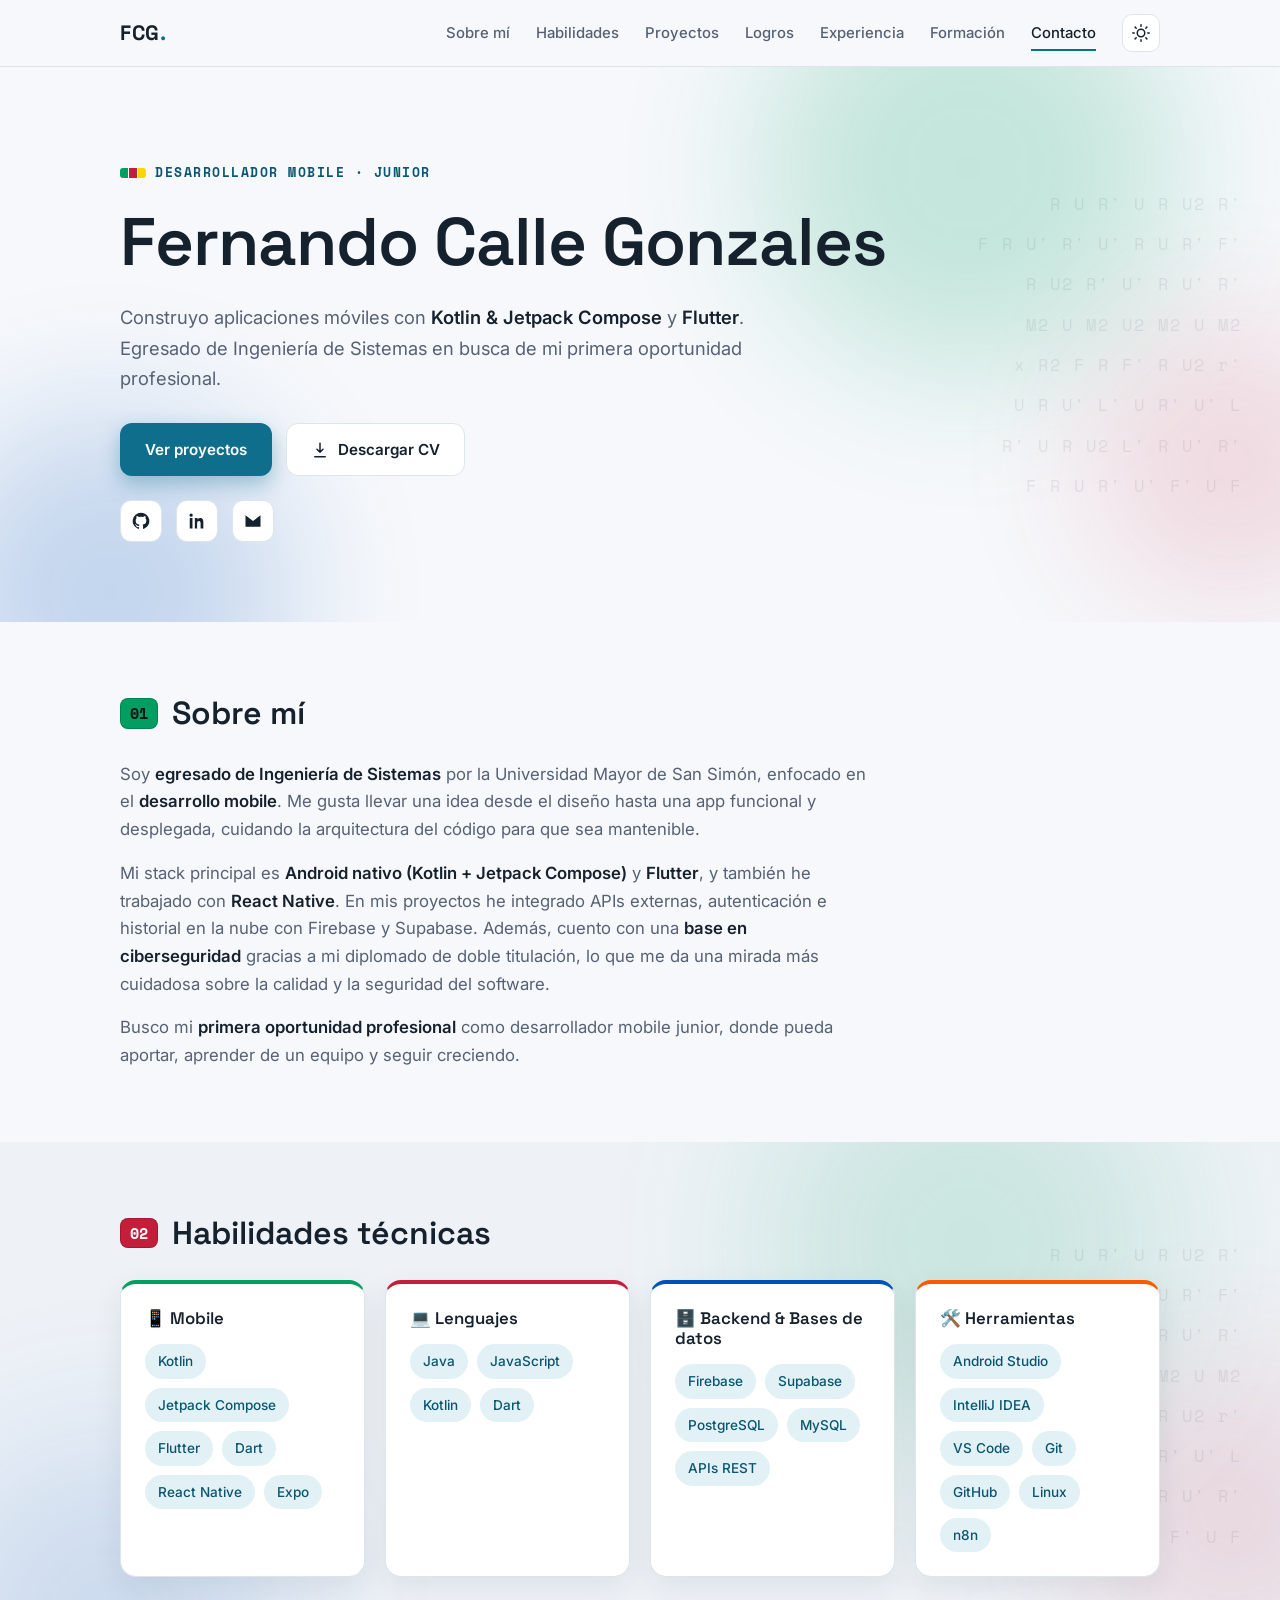
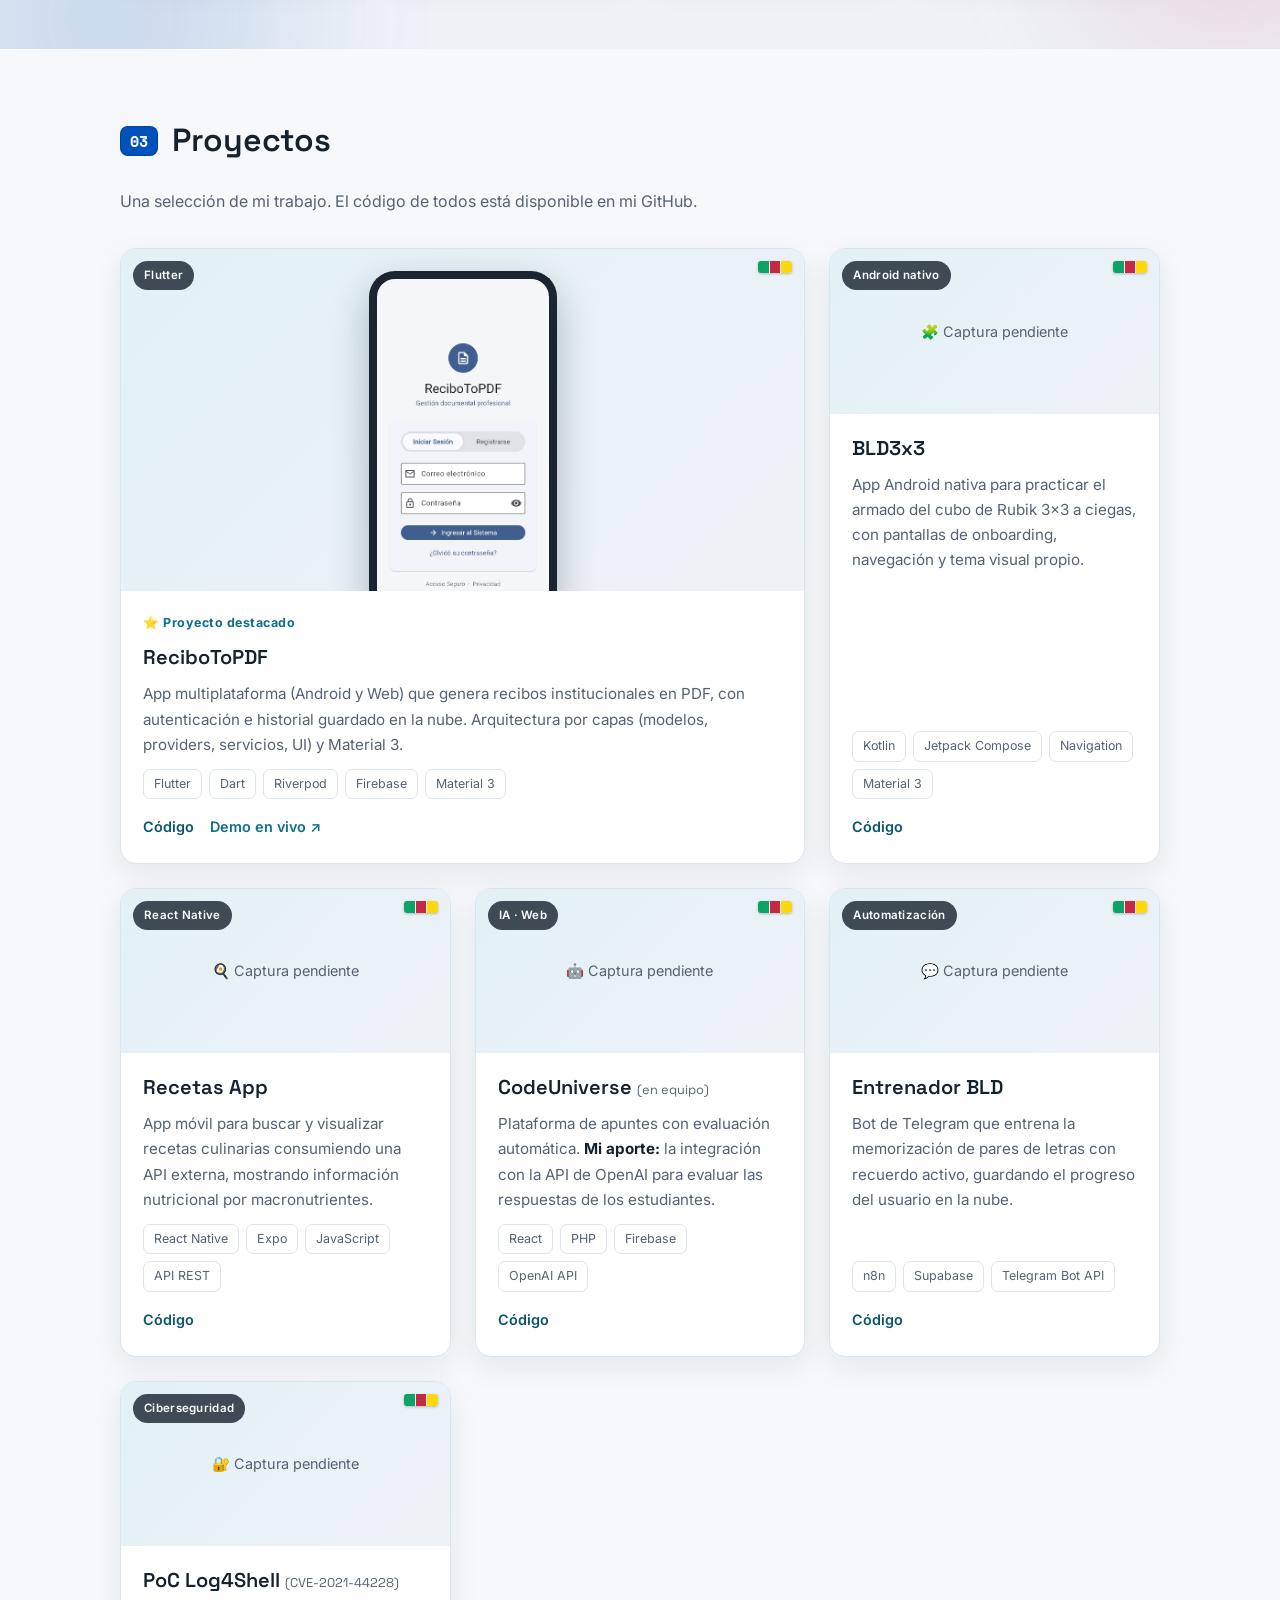
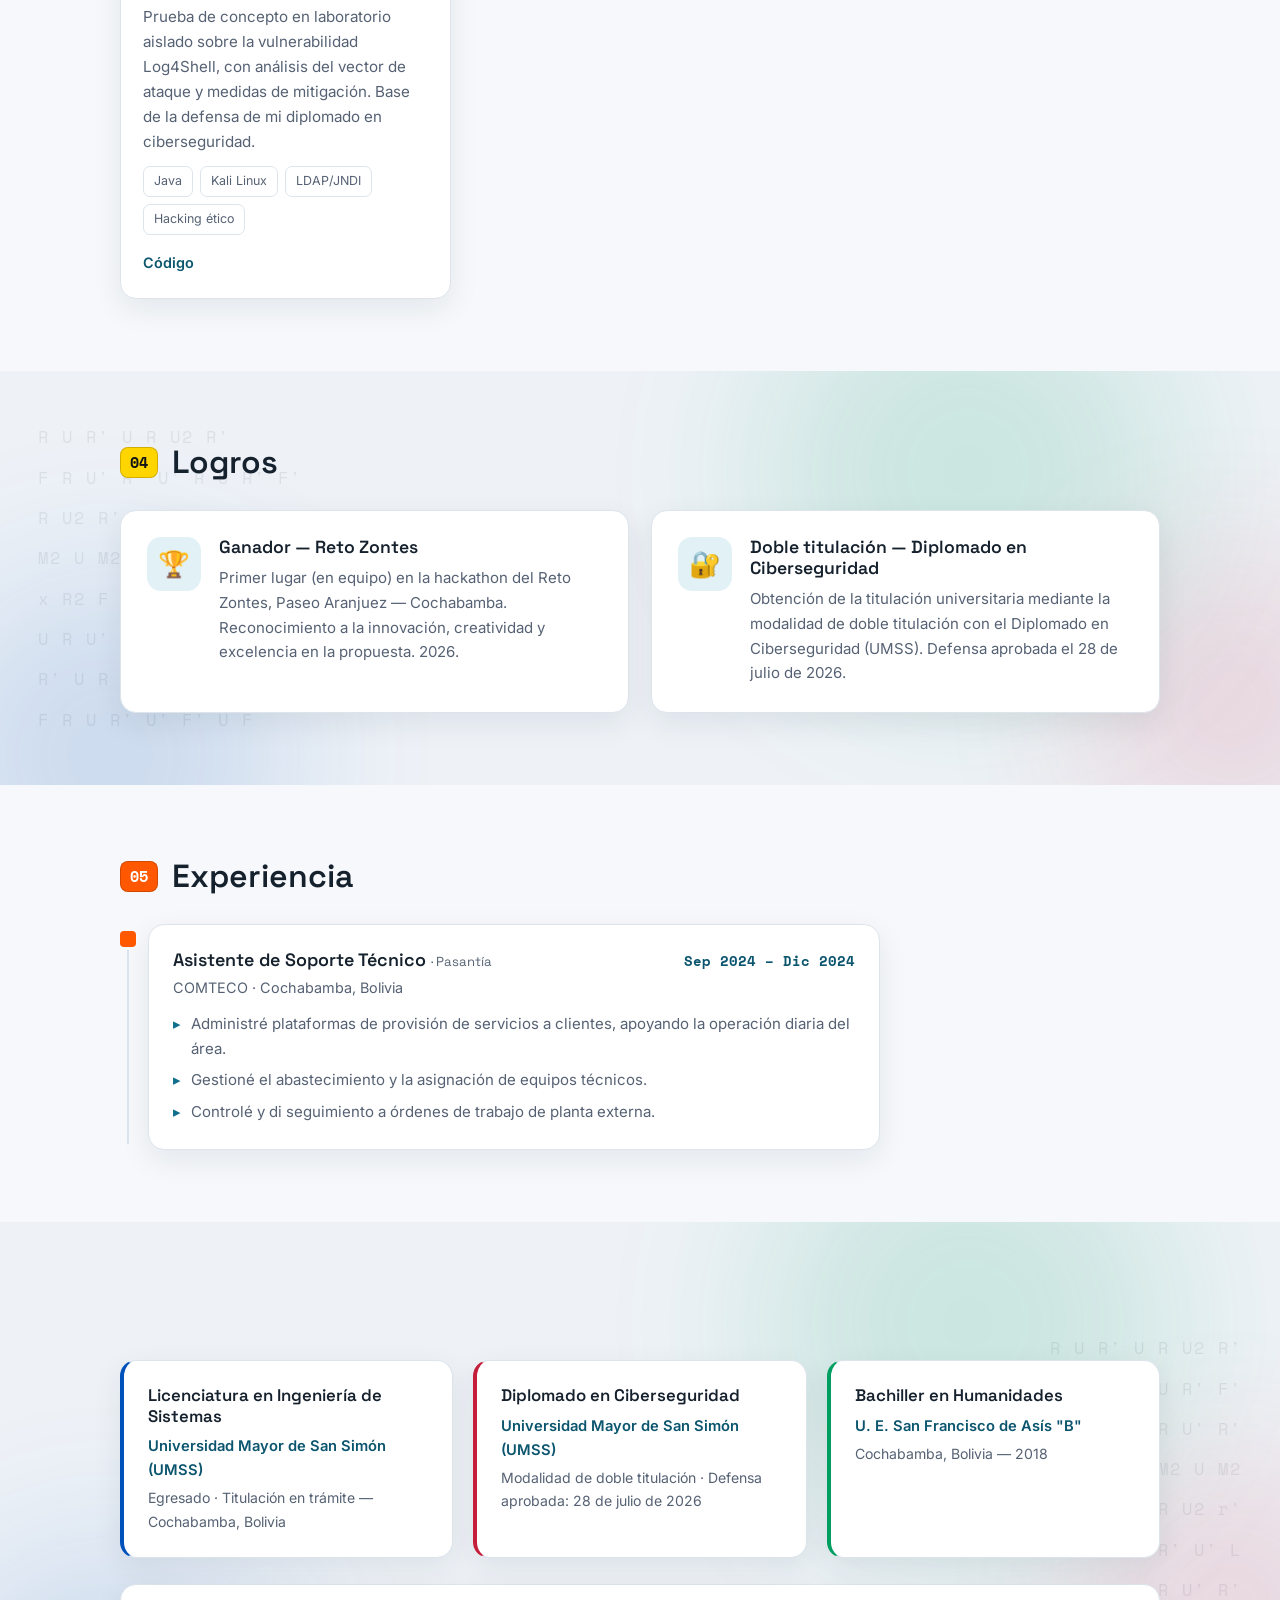
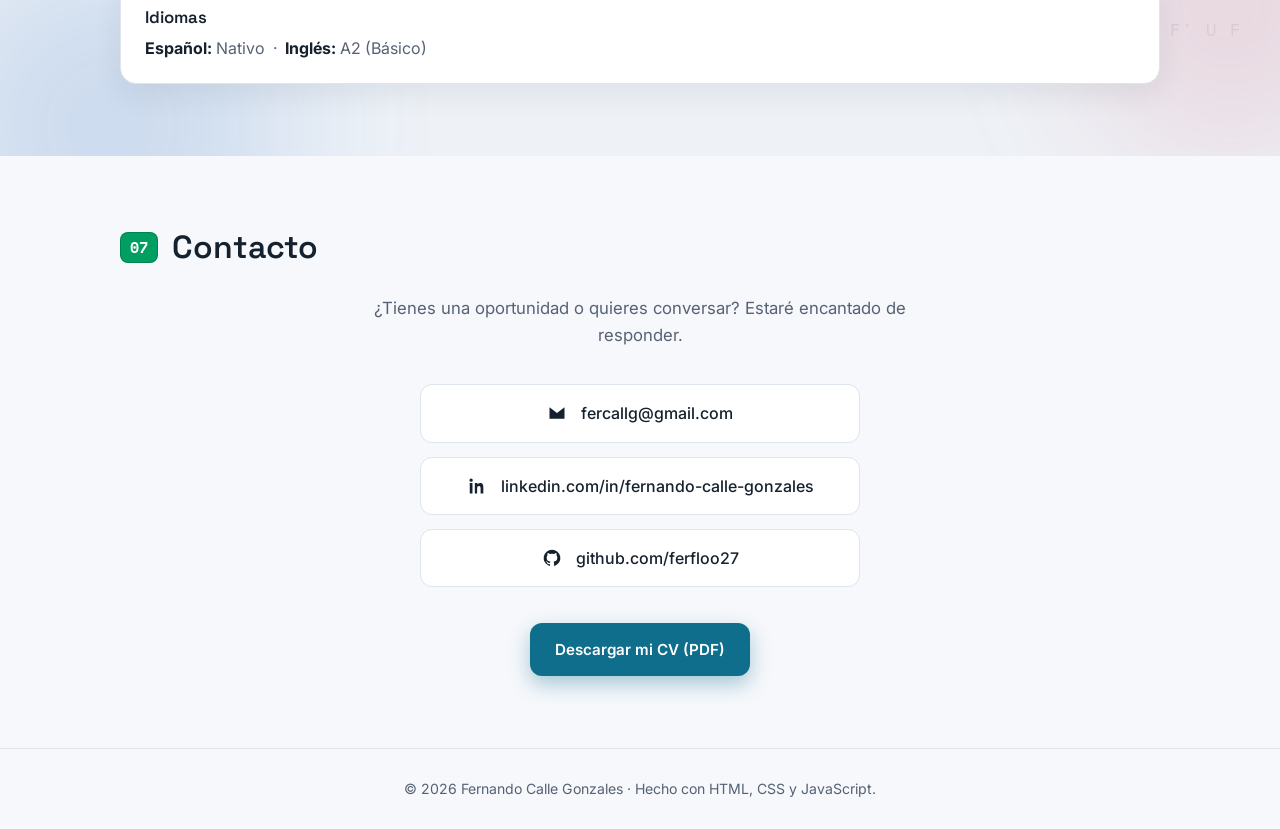
==== index.html @ 7ebe0bb5 "Portafolio inicial de Fernando Calle Gonzales Sitio de una página con HTML, CSS y JavaScript puro: -" ====
<!DOCTYPE html>
<html lang="es">
<head>
  <meta charset="UTF-8">
  <meta name="viewport" content="width=device-width, initial-scale=1.0">
  <meta name="theme-color" content="#0f6e8c">
  <meta name="referrer" content="strict-origin-when-cross-origin">

  <title>Fernando Calle Gonzales — Desarrollador Mobile (Android · Flutter)</title>
  <meta name="description" content="Portafolio de Fernando Calle Gonzales, desarrollador mobile junior especializado en Android (Kotlin, Jetpack Compose) y Flutter. Proyectos, habilidades y CV descargable.">
  <meta name="author" content="Fernando Calle Gonzales">
  <meta name="keywords" content="Desarrollador Mobile, Android, Kotlin, Jetpack Compose, Flutter, React Native, Junior, Bolivia, Cochabamba">

  <!-- Open Graph / redes sociales -->
  <meta property="og:type" content="website">
  <meta property="og:title" content="Fernando Calle Gonzales — Desarrollador Mobile">
  <meta property="og:description" content="Desarrollador mobile junior: Android (Kotlin, Jetpack Compose) y Flutter. Mira mis proyectos y descarga mi CV.">
  <meta property="og:locale" content="es_ES">
  <meta property="og:url" content="https://ferfloo27.github.io/">

  <link rel="icon" href="assets/favicon.svg" type="image/svg+xml">
  <link rel="preconnect" href="https://fonts.googleapis.com">
  <link rel="preconnect" href="https://fonts.gstatic.com" crossorigin>
  <link href="https://fonts.googleapis.com/css2?family=Inter:wght@400;500;600;700&family=Space+Grotesk:wght@500;600;700&family=Space+Mono:wght@400;700&display=swap" rel="stylesheet">
  <link rel="stylesheet" href="styles.css">

  <!-- Datos estructurados para SEO (Google / motores de búsqueda) -->
  <script type="application/ld+json">
  {
    "@context": "https://schema.org",
    "@type": "Person",
    "name": "Fernando Calle Gonzales",
    "jobTitle": "Desarrollador Mobile",
    "email": "mailto:fercallg@gmail.com",
    "address": { "@type": "PostalAddress", "addressLocality": "Cochabamba", "addressCountry": "Bolivia" },
    "sameAs": [
      "https://github.com/ferfloo27",
      "https://www.linkedin.com/in/fernando-calle-gonzales/"
    ],
    "knowsAbout": ["Kotlin", "Jetpack Compose", "Flutter", "React Native", "Android", "Ciberseguridad"]
  }
  </script>
</head>
<body>
  <a class="skip-link" href="#main">Saltar al contenido</a>

  <!-- ===================== NAV ===================== -->
  <header class="nav" id="top">
    <div class="container nav__inner">
      <a href="#top" class="nav__brand">FCG<span>.</span></a>

      <button class="nav__toggle" id="navToggle" aria-label="Abrir menú" aria-expanded="false" aria-controls="navMenu">
        <span></span><span></span><span></span>
      </button>

      <nav id="navMenu" class="nav__menu" aria-label="Navegación principal">
        <a href="#sobre-mi">Sobre mí</a>
        <a href="#habilidades">Habilidades</a>
        <a href="#proyectos">Proyectos</a>
        <a href="#logros">Logros</a>
        <a href="#experiencia">Experiencia</a>
        <a href="#formacion">Formación</a>
        <a href="#contacto">Contacto</a>
        <button class="theme-toggle" id="themeToggle" aria-label="Cambiar tema claro/oscuro" title="Cambiar tema">
          <svg class="icon-sun" viewBox="0 0 24 24" aria-hidden="true"><path d="M12 17a5 5 0 1 0 0-10 5 5 0 0 0 0 10zM12 1v2M12 21v2M4.2 4.2l1.4 1.4M18.4 18.4l1.4 1.4M1 12h2M21 12h2M4.2 19.8l1.4-1.4M18.4 5.6l1.4-1.4"/></svg>
          <svg class="icon-moon" viewBox="0 0 24 24" aria-hidden="true"><path d="M21 12.8A9 9 0 1 1 11.2 3a7 7 0 0 0 9.8 9.8z"/></svg>
        </button>
      </nav>
    </div>
  </header>

  <main id="main">

    <!-- ===================== HERO ===================== -->
    <section class="hero" id="inicio">
      <div class="hero__bg" aria-hidden="true">
        <span class="glow glow--green"></span>
        <span class="glow glow--blue"></span>
        <span class="glow glow--red"></span>
        <div class="hero__scramble" aria-hidden="true">
          <span class="scr-line">R U R' U R U2 R'</span>
          <span class="scr-line">F R U' R' U' R U R' F'</span>
          <span class="scr-line">R U2 R' U' R U' R'</span>
          <span class="scr-line">M2 U M2 U2 M2 U M2</span>
          <span class="scr-line">x R2 F R F' R U2 r'</span>
          <span class="scr-line">U R U' L' U R' U' L</span>
          <span class="scr-line">R' U R U2 L' R U' R'</span>
          <span class="scr-line">F R U R' U' F' U F</span>
        </div>
      </div>

      <div class="container hero__inner">
          <p class="hero__eyebrow">Desarrollador Mobile · Junior</p>
          <h1 class="hero__name" id="heroName">Fernando Calle Gonzales</h1>
          <p class="hero__tagline">
            Construyo aplicaciones móviles con <strong>Kotlin &amp; Jetpack Compose</strong> y
            <strong>Flutter</strong>. Egresado de Ingeniería de Sistemas en busca de mi primera
            oportunidad profesional.
          </p>
          <div class="hero__cta">
            <a class="btn btn--primary" href="#proyectos">Ver proyectos</a>
            <a class="btn btn--ghost" href="assets/Fernando-Calle-Gonzales-CV.pdf" download>
              <svg viewBox="0 0 24 24" aria-hidden="true" class="btn__icon"><path d="M12 3v12m0 0l-4-4m4 4l4-4M5 21h14"/></svg>
              Descargar CV
            </a>
          </div>
          <div class="hero__social">
            <a href="https://github.com/ferfloo27" target="_blank" rel="noopener noreferrer" aria-label="GitHub de Fernando">
              <svg viewBox="0 0 24 24" aria-hidden="true"><path d="M12 2a10 10 0 0 0-3.16 19.49c.5.09.68-.22.68-.48l-.01-1.7c-2.78.6-3.37-1.34-3.37-1.34-.46-1.16-1.11-1.47-1.11-1.47-.9-.62.07-.6.07-.6 1 .07 1.53 1.03 1.53 1.03.89 1.52 2.34 1.08 2.91.83.09-.65.35-1.08.63-1.33-2.22-.25-4.56-1.11-4.56-4.94 0-1.09.39-1.98 1.03-2.68-.1-.25-.45-1.27.1-2.65 0 0 .84-.27 2.75 1.02a9.6 9.6 0 0 1 5 0c1.91-1.29 2.75-1.02 2.75-1.02.55 1.38.2 2.4.1 2.65.64.7 1.03 1.59 1.03 2.68 0 3.84-2.34 4.68-4.57 4.93.36.31.68.92.68 1.85l-.01 2.75c0 .27.18.58.69.48A10 10 0 0 0 12 2z"/></svg>
            </a>
            <a href="https://www.linkedin.com/in/fernando-calle-gonzales/" target="_blank" rel="noopener noreferrer" aria-label="LinkedIn de Fernando">
              <svg viewBox="0 0 24 24" aria-hidden="true"><path d="M6.94 5a2 2 0 1 1-4 0 2 2 0 0 1 4 0zM3.3 8.5h3.27V21H3.3V8.5zM9.4 8.5h3.13v1.71h.05c.44-.83 1.5-1.71 3.09-1.71 3.3 0 3.91 2.17 3.91 5V21h-3.26v-5.86c0-1.4-.03-3.2-1.95-3.2-1.96 0-2.26 1.53-2.26 3.1V21H9.4V8.5z"/></svg>
            </a>
            <a href="mailto:fercallg@gmail.com" aria-label="Enviar correo a Fernando">
              <svg viewBox="0 0 24 24" aria-hidden="true"><path d="M3 5h18v14H3V5zm0 0l9 7 9-7"/></svg>
            </a>
          </div>
      </div>

    </section>

    <!-- ===================== SOBRE MÍ ===================== -->
    <section class="section" id="sobre-mi">
      <div class="container">
        <h2 class="section__title reveal"><span class="section__num">01</span> Sobre mí</h2>
        <div class="about reveal">
          <p>
            Soy <strong>egresado de Ingeniería de Sistemas</strong> por la Universidad Mayor de San Simón,
            enfocado en el <strong>desarrollo mobile</strong>. Me gusta llevar una idea desde el diseño
            hasta una app funcional y desplegada, cuidando la arquitectura del código para que sea
            mantenible.
          </p>
          <p>
            Mi stack principal es <strong>Android nativo (Kotlin + Jetpack Compose)</strong> y
            <strong>Flutter</strong>, y también he trabajado con <strong>React Native</strong>. En mis
            proyectos he integrado APIs externas, autenticación e historial en la nube con Firebase y
            Supabase. Además, cuento con una <strong>base en ciberseguridad</strong> gracias a mi
            diplomado de doble titulación, lo que me da una mirada más cuidadosa sobre la calidad y la
            seguridad del software.
          </p>
          <p>
            Busco mi <strong>primera oportunidad profesional</strong> como desarrollador mobile junior,
            donde pueda aportar, aprender de un equipo y seguir creciendo.
          </p>
        </div>
      </div>
    </section>

    <!-- ===================== HABILIDADES ===================== -->
    <section class="section section--alt section--scramble" id="habilidades">
      <div class="container">
        <h2 class="section__title reveal"><span class="section__num">02</span> Habilidades técnicas</h2>
        <div class="skills">
          <article class="skill-group reveal">
            <h3>📱 Mobile</h3>
            <ul>
              <li>Kotlin</li><li>Jetpack Compose</li><li>Flutter</li><li>Dart</li>
              <li>React Native</li><li>Expo</li>
            </ul>
          </article>
          <article class="skill-group reveal">
            <h3>💻 Lenguajes</h3>
            <ul><li>Java</li><li>JavaScript</li><li>Kotlin</li><li>Dart</li></ul>
          </article>
          <article class="skill-group reveal">
            <h3>🗄️ Backend &amp; Bases de datos</h3>
            <ul><li>Firebase</li><li>Supabase</li><li>PostgreSQL</li><li>MySQL</li><li>APIs REST</li></ul>
          </article>
          <article class="skill-group reveal">
            <h3>🛠️ Herramientas</h3>
            <ul>
              <li>Android Studio</li><li>IntelliJ IDEA</li><li>VS Code</li>
              <li>Git</li><li>GitHub</li><li>Linux</li><li>n8n</li>
            </ul>
          </article>
        </div>
      </div>
    </section>

    <!-- ===================== PROYECTOS ===================== -->
    <section class="section" id="proyectos">
      <div class="container">
        <h2 class="section__title reveal"><span class="section__num">03</span> Proyectos</h2>
        <p class="section__lead reveal">Una selección de mi trabajo. El código de todos está disponible en mi GitHub.</p>

        <div class="projects">

          <!-- ReciboToPDF -->
          <article class="project project--featured reveal">
            <div class="project__media project__media--phone">
              <div class="phone-mock">
                <img src="assets/recibo-login.jpg" alt="Pantalla de inicio de sesión de la app ReciboToPDF" loading="lazy">
              </div>
              <span class="project__badge">Flutter</span>
            </div>
            <div class="project__body">
              <span class="project__flag">⭐ Proyecto destacado</span>
              <h3>ReciboToPDF</h3>
              <p>App multiplataforma (Android y Web) que genera recibos institucionales en PDF, con autenticación e historial guardado en la nube. Arquitectura por capas (modelos, providers, servicios, UI) y Material 3.</p>
              <ul class="project__tags">
                <li>Flutter</li><li>Dart</li><li>Riverpod</li><li>Firebase</li><li>Material 3</li>
              </ul>
              <div class="project__links">
                <a href="https://github.com/ferfloo27/recibo-to-pdf-flutter" target="_blank" rel="noopener noreferrer">Código</a>
                <a href="https://recibo-to-pdf-flutter.vercel.app" target="_blank" rel="noopener noreferrer" class="project__demo">Demo en vivo ↗</a>
              </div>
            </div>
          </article>

          <!-- BLD3x3 -->
          <article class="project reveal">
            <div class="project__media" aria-hidden="true">
              <!-- TODO: captura o GIF de la app -> <img src="assets/bld3x3.png" alt="Captura de BLD3x3"> -->
              <span class="project__placeholder">🧩 Captura pendiente</span>
              <span class="project__badge">Android nativo</span>
            </div>
            <div class="project__body">
              <h3>BLD3x3</h3>
              <p>App Android nativa para practicar el armado del cubo de Rubik 3x3 a ciegas, con pantallas de onboarding, navegación y tema visual propio.</p>
              <ul class="project__tags">
                <li>Kotlin</li><li>Jetpack Compose</li><li>Navigation</li><li>Material 3</li>
              </ul>
              <div class="project__links">
                <a href="https://github.com/ferfloo27/BLD3x3" target="_blank" rel="noopener noreferrer">Código</a>
                <!-- TODO: si publicas un APK, enlázalo aquí -> <a href="assets/BLD3x3.apk" download>Descargar APK</a> -->
              </div>
            </div>
          </article>

          <!-- Recetas App -->
          <article class="project reveal">
            <div class="project__media" aria-hidden="true">
              <span class="project__placeholder">🍳 Captura pendiente</span>
              <span class="project__badge">React Native</span>
            </div>
            <div class="project__body">
              <h3>Recetas App</h3>
              <p>App móvil para buscar y visualizar recetas culinarias consumiendo una API externa, mostrando información nutricional por macronutrientes.</p>
              <ul class="project__tags">
                <li>React Native</li><li>Expo</li><li>JavaScript</li><li>API REST</li>
              </ul>
              <div class="project__links">
                <a href="https://github.com/ferfloo27/recetas-app" target="_blank" rel="noopener noreferrer">Código</a>
              </div>
            </div>
          </article>

          <!-- CodeUniverse -->
          <article class="project reveal">
            <div class="project__media" aria-hidden="true">
              <span class="project__placeholder">🤖 Captura pendiente</span>
              <span class="project__badge">IA · Web</span>
            </div>
            <div class="project__body">
              <h3>CodeUniverse <small>(en equipo)</small></h3>
              <p>Plataforma de apuntes con evaluación automática. <strong>Mi aporte:</strong> la integración con la API de OpenAI para evaluar las respuestas de los estudiantes.</p>
              <ul class="project__tags">
                <li>React</li><li>PHP</li><li>Firebase</li><li>OpenAI API</li>
              </ul>
              <div class="project__links">
                <a href="https://github.com/ferfloo27/proyectoEVAgrupo8" target="_blank" rel="noopener noreferrer">Código</a>
              </div>
            </div>
          </article>

          <!-- Entrenador BLD -->
          <article class="project reveal">
            <div class="project__media" aria-hidden="true">
              <span class="project__placeholder">💬 Captura pendiente</span>
              <span class="project__badge">Automatización</span>
            </div>
            <div class="project__body">
              <h3>Entrenador BLD</h3>
              <p>Bot de Telegram que entrena la memorización de pares de letras con recuerdo activo, guardando el progreso del usuario en la nube.</p>
              <ul class="project__tags">
                <li>n8n</li><li>Supabase</li><li>Telegram Bot API</li>
              </ul>
              <div class="project__links">
                <a href="https://github.com/ferfloo27/entrenador-telegram-bld" target="_blank" rel="noopener noreferrer">Código</a>
              </div>
            </div>
          </article>

          <!-- PoC Log4Shell -->
          <article class="project reveal">
            <div class="project__media" aria-hidden="true">
              <span class="project__placeholder">🔐 Captura pendiente</span>
              <span class="project__badge">Ciberseguridad</span>
            </div>
            <div class="project__body">
              <h3>PoC Log4Shell <small>(CVE-2021-44228)</small></h3>
              <p>Prueba de concepto en laboratorio aislado sobre la vulnerabilidad Log4Shell, con análisis del vector de ataque y medidas de mitigación. Base de la defensa de mi diplomado en ciberseguridad.</p>
              <ul class="project__tags">
                <li>Java</li><li>Kali Linux</li><li>LDAP/JNDI</li><li>Hacking ético</li>
              </ul>
              <div class="project__links">
                <a href="https://github.com/ferfloo27/PoC-Log4Shell-Minecraft" target="_blank" rel="noopener noreferrer">Código</a>
              </div>
            </div>
          </article>

        </div>
      </div>
    </section>

    <!-- ===================== LOGROS ===================== -->
    <section class="section section--alt section--scramble" id="logros">
      <div class="container">
        <h2 class="section__title reveal"><span class="section__num">04</span> Logros</h2>
        <div class="achievements">
          <article class="achievement reveal">
            <div class="achievement__icon" aria-hidden="true">🏆</div>
            <div>
              <h3>Ganador — Reto Zontes</h3>
              <p>Primer lugar (en equipo) en la hackathon del Reto Zontes, Paseo Aranjuez — Cochabamba. Reconocimiento a la innovación, creatividad y excelencia en la propuesta. 2026.</p>
            </div>
          </article>
          <article class="achievement reveal">
            <div class="achievement__icon" aria-hidden="true">🔐</div>
            <div>
              <h3>Doble titulación — Diplomado en Ciberseguridad</h3>
              <p>Obtención de la titulación universitaria mediante la modalidad de doble titulación con el Diplomado en Ciberseguridad (UMSS). Defensa aprobada el 28 de julio de 2026.</p>
            </div>
          </article>
        </div>
      </div>
    </section>

    <!-- ===================== EXPERIENCIA ===================== -->
    <section class="section" id="experiencia">
      <div class="container">
        <h2 class="section__title reveal"><span class="section__num">05</span> Experiencia</h2>
        <div class="timeline">
          <article class="timeline__item reveal">
            <div class="timeline__dot" aria-hidden="true"></div>
            <div class="timeline__content">
              <div class="timeline__head">
                <h3>Asistente de Soporte Técnico <small>· Pasantía</small></h3>
                <span class="timeline__date">Sep 2024 – Dic 2024</span>
              </div>
              <p class="timeline__org">COMTECO · Cochabamba, Bolivia</p>
              <ul>
                <li>Administré plataformas de provisión de servicios a clientes, apoyando la operación diaria del área.</li>
                <li>Gestioné el abastecimiento y la asignación de equipos técnicos.</li>
                <li>Controlé y di seguimiento a órdenes de trabajo de planta externa.</li>
              </ul>
            </div>
          </article>
        </div>
      </div>
    </section>

    <!-- ===================== FORMACIÓN ===================== -->
    <section class="section section--alt section--scramble" id="formacion">
      <div class="container">
        <h2 class="section__title reveal"><span class="section__num">06</span> Formación académica</h2>
        <div class="education">
          <article class="edu-card reveal">
            <h3>Licenciatura en Ingeniería de Sistemas</h3>
            <p class="edu-card__org">Universidad Mayor de San Simón (UMSS)</p>
            <p class="edu-card__meta">Egresado · Titulación en trámite — Cochabamba, Bolivia</p>
          </article>
          <article class="edu-card reveal">
            <h3>Diplomado en Ciberseguridad</h3>
            <p class="edu-card__org">Universidad Mayor de San Simón (UMSS)</p>
            <p class="edu-card__meta">Modalidad de doble titulación · Defensa aprobada: 28 de julio de 2026</p>
          </article>
          <article class="edu-card reveal">
            <h3>Bachiller en Humanidades</h3>
            <p class="edu-card__org">U. E. San Francisco de Asís "B"</p>
            <p class="edu-card__meta">Cochabamba, Bolivia — 2018</p>
          </article>
        </div>
        <div class="languages reveal">
          <h3>Idiomas</h3>
          <p><strong>Español:</strong> Nativo &nbsp;·&nbsp; <strong>Inglés:</strong> A2 (Básico)</p>
        </div>
      </div>
    </section>

    <!-- ===================== CONTACTO ===================== -->
    <section class="section section--contact" id="contacto">
      <div class="container">
        <h2 class="section__title reveal"><span class="section__num">07</span> Contacto</h2>
        <p class="contact__lead reveal">¿Tienes una oportunidad o quieres conversar? Estaré encantado de responder.</p>
        <div class="contact__links reveal">
          <a class="contact__link" href="mailto:fercallg@gmail.com">
            <svg viewBox="0 0 24 24" aria-hidden="true"><path d="M3 5h18v14H3V5zm0 0l9 7 9-7"/></svg>
            <span>fercallg@gmail.com</span>
          </a>
          <a class="contact__link" href="https://www.linkedin.com/in/fernando-calle-gonzales/" target="_blank" rel="noopener noreferrer">
            <svg viewBox="0 0 24 24" aria-hidden="true"><path d="M6.94 5a2 2 0 1 1-4 0 2 2 0 0 1 4 0zM3.3 8.5h3.27V21H3.3V8.5zM9.4 8.5h3.13v1.71h.05c.44-.83 1.5-1.71 3.09-1.71 3.3 0 3.91 2.17 3.91 5V21h-3.26v-5.86c0-1.4-.03-3.2-1.95-3.2-1.96 0-2.26 1.53-2.26 3.1V21H9.4V8.5z"/></svg>
            <span>linkedin.com/in/fernando-calle-gonzales</span>
          </a>
          <a class="contact__link" href="https://github.com/ferfloo27" target="_blank" rel="noopener noreferrer">
            <svg viewBox="0 0 24 24" aria-hidden="true"><path d="M12 2a10 10 0 0 0-3.16 19.49c.5.09.68-.22.68-.48l-.01-1.7c-2.78.6-3.37-1.34-3.37-1.34-.46-1.16-1.11-1.47-1.11-1.47-.9-.62.07-.6.07-.6 1 .07 1.53 1.03 1.53 1.03.89 1.52 2.34 1.08 2.91.83.09-.65.35-1.08.63-1.33-2.22-.25-4.56-1.11-4.56-4.94 0-1.09.39-1.98 1.03-2.68-.1-.25-.45-1.27.1-2.65 0 0 .84-.27 2.75 1.02a9.6 9.6 0 0 1 5 0c1.91-1.29 2.75-1.02 2.75-1.02.55 1.38.2 2.4.1 2.65.64.7 1.03 1.59 1.03 2.68 0 3.84-2.34 4.68-4.57 4.93.36.31.68.92.68 1.85l-.01 2.75c0 .27.18.58.69.48A10 10 0 0 0 12 2z"/></svg>
            <span>github.com/ferfloo27</span>
          </a>
        </div>
        <a class="btn btn--primary contact__cta reveal" href="assets/Fernando-Calle-Gonzales-CV.pdf" download>Descargar mi CV (PDF)</a>
      </div>
    </section>
  </main>

  <footer class="footer">
    <div class="container">
      <p>© <span id="year"></span> Fernando Calle Gonzales · Hecho con HTML, CSS y JavaScript.</p>
    </div>
  </footer>

  <!-- Cubo mini que gira según el scroll (decorativo) -->
  <div class="mini-cube-scene" id="miniCube" aria-hidden="true">
    <div class="cube cube--mini">
      <div class="cube__face cube__face--front"  data-face="front"></div>
      <div class="cube__face cube__face--back"   data-face="back"></div>
      <div class="cube__face cube__face--right"  data-face="right"></div>
      <div class="cube__face cube__face--left"   data-face="left"></div>
      <div class="cube__face cube__face--top"    data-face="top"></div>
      <div class="cube__face cube__face--bottom" data-face="bottom"></div>
    </div>
  </div>

  <button class="to-top" id="toTop" aria-label="Volver arriba" title="Volver arriba">↑</button>

  <script src="script.js" defer></script>
</body>
</html>
---- styles.css ----
/* =========================================================
   Fernando Calle Gonzales — Portafolio
   Tema: speedcubing / "Scramble"
   HTML + CSS + JS puro
   ========================================================= */

/* ---------- Tokens de color ---------- */
:root{
  --bg:          #f6f8fb;
  --bg-alt:      #eef2f7;
  --surface:     #ffffff;
  --ink:         #16212e;
  --muted:       #566274;
  --line:        #dde4ec;
  --accent:      #0f6e8c;
  --accent-ink:  #0b556e;
  --accent-soft: #e2f1f6;
  --shadow:      0 10px 30px rgba(16,33,48,.08);
  --radius:      16px;
  --maxw:        1080px;

  /* Colores oficiales del cubo (WCA) */
  --c-white:  #f3f3f3;
  --c-yellow: #ffd500;
  --c-red:    #c41e3a;
  --c-orange: #ff5800;
  --c-blue:   #0051ba;
  --c-green:  #009e60;
  --cube-body:#101317;

  --glow-op: .20;
}

:root[data-theme="dark"]{
  --bg:          #0e151d;
  --bg-alt:      #121b25;
  --surface:     #17212c;
  --ink:         #e9eef4;
  --muted:       #9aa7b6;
  --line:        #263241;
  --accent:      #35b7d8;
  --accent-ink:  #7ad3ea;
  --accent-soft: #11313c;
  --shadow:      0 10px 30px rgba(0,0,0,.35);
  --cube-body:   #05070a;
  --glow-op: .26;
}

@media (prefers-color-scheme: dark){
  :root:not([data-theme="light"]){
    --bg:#0e151d; --bg-alt:#121b25; --surface:#17212c; --ink:#e9eef4;
    --muted:#9aa7b6; --line:#263241; --accent:#35b7d8; --accent-ink:#7ad3ea;
    --accent-soft:#11313c; --shadow:0 10px 30px rgba(0,0,0,.35); --cube-body:#05070a;
    --glow-op:.26;
  }
}

/* ---------- Reset ---------- */
*{box-sizing:border-box;margin:0;padding:0}
html{scroll-behavior:smooth;scroll-padding-top:80px}
body{
  font-family:"Inter",system-ui,-apple-system,"Segoe UI",Roboto,sans-serif;
  background:var(--bg);
  color:var(--ink);
  line-height:1.65;
  -webkit-font-smoothing:antialiased;
  overflow-x:hidden;
}
h1,h2,h3{font-family:"Space Grotesk","Inter",sans-serif;line-height:1.2;font-weight:600}
a{color:inherit}
img{max-width:100%;display:block}
ul{list-style:none}

.container{width:100%;max-width:var(--maxw);margin:0 auto;padding:0 20px}
.timer{font-family:"Space Mono",ui-monospace,monospace}

/* ---------- Accesibilidad ---------- */
.skip-link{
  position:absolute;left:-999px;top:0;z-index:200;
  background:var(--accent);color:#fff;padding:10px 16px;border-radius:0 0 8px 0;
}
.skip-link:focus{left:0}
:focus-visible{outline:3px solid var(--accent);outline-offset:2px;border-radius:4px}

/* ---------- NAV ---------- */
.nav{
  position:sticky;top:0;z-index:100;
  background:color-mix(in srgb, var(--bg) 85%, transparent);
  backdrop-filter:blur(10px);
  border-bottom:1px solid var(--line);
}
.nav__inner{display:flex;align-items:center;justify-content:space-between;height:66px}
.nav__brand{font-family:"Space Grotesk",sans-serif;font-weight:700;font-size:1.3rem;text-decoration:none;letter-spacing:.5px}
.nav__brand span{color:var(--accent)}
.nav__menu{display:flex;align-items:center;gap:26px}
.nav__menu a{
  text-decoration:none;color:var(--muted);font-size:.93rem;font-weight:500;
  position:relative;padding:4px 0;transition:color .2s;
}
.nav__menu a:hover,.nav__menu a.is-active{color:var(--ink)}
.nav__menu a::after{
  content:"";position:absolute;left:0;bottom:-2px;height:2px;width:0;
  background:var(--accent);transition:width .25s;
}
.nav__menu a:hover::after,.nav__menu a.is-active::after{width:100%}

.theme-toggle{
  display:grid;place-items:center;width:38px;height:38px;cursor:pointer;
  background:var(--surface);border:1px solid var(--line);border-radius:10px;color:var(--ink);
  transition:background .2s,transform .2s;
}
.theme-toggle:hover{transform:translateY(-1px)}
.theme-toggle svg{width:18px;height:18px;fill:none;stroke:currentColor;stroke-width:2;stroke-linecap:round;stroke-linejoin:round}
.theme-toggle .icon-moon{display:none}
:root[data-theme="dark"] .theme-toggle .icon-sun{display:none}
:root[data-theme="dark"] .theme-toggle .icon-moon{display:block}
@media (prefers-color-scheme:dark){
  :root:not([data-theme="light"]) .theme-toggle .icon-sun{display:none}
  :root:not([data-theme="light"]) .theme-toggle .icon-moon{display:block}
}

.nav__toggle{display:none;flex-direction:column;gap:5px;background:none;border:0;cursor:pointer;padding:8px}
.nav__toggle span{width:24px;height:2px;background:var(--ink);border-radius:2px;transition:.3s}
.nav__toggle[aria-expanded="true"] span:nth-child(1){transform:translateY(7px) rotate(45deg)}
.nav__toggle[aria-expanded="true"] span:nth-child(2){opacity:0}
.nav__toggle[aria-expanded="true"] span:nth-child(3){transform:translateY(-7px) rotate(-45deg)}

/* =========================================================
   HERO — "Scramble"
   ========================================================= */
.hero{position:relative;overflow:hidden;padding:92px 0 80px}

/* Fondo atmosférico: halos de color + notación de scramble */
.hero__bg{position:absolute;inset:0;z-index:0;pointer-events:none;overflow:hidden}
.glow{position:absolute;border-radius:50%;filter:blur(72px);opacity:var(--glow-op)}
.glow--green{width:420px;height:420px;background:var(--c-green);top:-110px;right:8%;animation:drift-a 26s ease-in-out infinite alternate}
.glow--blue {width:360px;height:360px;background:var(--c-blue); bottom:-150px;left:-70px;animation:drift-b 30s ease-in-out infinite alternate}
.glow--red  {width:280px;height:280px;background:var(--c-red);  top:46%;right:-90px;opacity:calc(var(--glow-op) * .7);animation:drift-c 34s ease-in-out infinite alternate}

@keyframes drift-a{to{transform:translate(-40px,50px) scale(1.08)}}
@keyframes drift-b{to{transform:translate(50px,-30px) scale(1.1)}}
@keyframes drift-c{to{transform:translate(-30px,-40px) scale(.92)}}

.hero__scramble{
  position:absolute;top:50%;right:3%;transform:translateY(-50%);
  margin:0;font-family:"Space Mono",monospace;font-size:1.05rem;line-height:2.4;
  letter-spacing:2px;color:var(--ink);user-select:none;text-align:right;
}
.scr-line{
  display:block;white-space:nowrap;opacity:.08;
  animation:scr-move 9s linear infinite;
}
@keyframes scr-move{
  0%  {opacity:0; transform:translateX(-24px)}
  14% {opacity:.11}
  80% {opacity:.11}
  100%{opacity:0; transform:translateX(36px)}
}
.scr-line:nth-child(1){animation-delay:0s}
.scr-line:nth-child(2){animation-delay:1.05s}
.scr-line:nth-child(3){animation-delay:2.1s}
.scr-line:nth-child(4){animation-delay:3.15s}
.scr-line:nth-child(5){animation-delay:4.2s}
.scr-line:nth-child(6){animation-delay:5.25s}
.scr-line:nth-child(7){animation-delay:6.3s}
.scr-line:nth-child(8){animation-delay:7.35s}

/* Nombre que se "resuelve" + letras giratorias al hover */
.hero__name{perspective:700px}
.hero-word{display:inline-block}
.hero-letter{
  display:inline-block;
  transition:transform 1s cubic-bezier(.22,.68,.2,1.02), opacity 1s ease, color .3s ease;
  will-change:transform;
}
.hero-letter:hover{transform:perspective(600px) rotateY(360deg);color:var(--accent)}

/* ---------- Efecto de fondo reutilizable por sección (intercalado) ---------- */
.section--scramble{position:relative;overflow:hidden}
.section--scramble > .container{position:relative;z-index:1}
.section-fx{position:absolute;inset:0;z-index:0;pointer-events:none;overflow:hidden}
.section-fx .glow{opacity:calc(var(--glow-op) * .72);filter:blur(84px)}
.hero__scramble--left{right:auto;left:3%;text-align:left}

.hero__inner{position:relative;z-index:1}
.hero__eyebrow{
  display:inline-flex;align-items:center;gap:9px;
  color:var(--accent-ink);font-weight:600;letter-spacing:1.5px;text-transform:uppercase;
  font-size:.8rem;margin-bottom:18px;font-family:"Space Mono",monospace;
}
.hero__eyebrow::before{
  content:"";width:26px;height:10px;border-radius:3px;
  background:linear-gradient(90deg,
    var(--c-green) 0 31%, transparent 31% 34.5%,
    var(--c-red) 34.5% 65.5%, transparent 65.5% 69%,
    var(--c-yellow) 69% 100%);
}
.hero__name{font-size:clamp(2.4rem,6.5vw,4.2rem);letter-spacing:-1px;margin-bottom:20px}
.hero__tagline{font-size:1.15rem;color:var(--muted);max-width:54ch;margin-bottom:30px}
.hero__tagline strong{color:var(--ink);font-weight:600}
.hero__cta{display:flex;gap:14px;flex-wrap:wrap;margin-bottom:24px}

.btn{
  display:inline-flex;align-items:center;gap:9px;
  padding:13px 24px;border-radius:12px;font-weight:600;font-size:.95rem;
  text-decoration:none;cursor:pointer;border:1px solid transparent;transition:transform .2s,box-shadow .2s,background .2s;
}
.btn__icon{width:18px;height:18px;fill:none;stroke:currentColor;stroke-width:2;stroke-linecap:round;stroke-linejoin:round}
.btn--primary{background:var(--accent);color:#fff;box-shadow:0 8px 20px color-mix(in srgb,var(--accent) 35%,transparent)}
.btn--primary:hover{transform:translateY(-2px);box-shadow:0 12px 26px color-mix(in srgb,var(--accent) 45%,transparent)}
.btn--ghost{background:var(--surface);color:var(--ink);border-color:var(--line)}
.btn--ghost:hover{transform:translateY(-2px);border-color:var(--accent);color:var(--accent-ink)}

.hero__social{display:flex;gap:14px}
.hero__social a{
  display:grid;place-items:center;width:42px;height:42px;border-radius:11px;
  background:var(--surface);border:1px solid var(--line);transition:transform .2s,border-color .2s,color .2s;
}
.hero__social a:hover{transform:translateY(-2px);border-color:var(--accent);color:var(--accent)}
.hero__social svg{width:20px;height:20px;fill:currentColor}

/* Meta: stats + chips */
.hero__meta{
  position:relative;z-index:1;
  margin-top:40px;padding-top:28px;border-top:1px solid var(--line);
  display:flex;flex-wrap:wrap;gap:24px 34px;align-items:center;
}
.cube-stats{display:flex;gap:10px;flex-wrap:wrap}
.cube-stat{
  background:color-mix(in srgb,var(--surface) 70%, transparent);
  border:1px solid var(--line);border-radius:10px;padding:9px 13px;min-width:66px;text-align:center;
}
.cube-stat .timer{display:block;font-size:1.05rem;font-weight:700;color:var(--accent-ink)}
.cube-stat small{display:block;color:var(--muted);font-size:.66rem;text-transform:uppercase;letter-spacing:.5px;margin-top:2px}

.hero__chips{display:flex;flex-wrap:wrap;gap:11px 20px}
.hero__chips li{display:flex;align-items:center;gap:9px;color:var(--muted);font-size:.92rem}
.fact-dot{
  width:14px;height:14px;border-radius:4px;flex-shrink:0;
  box-shadow:inset 0 0 0 1px rgba(0,0,0,.18);
}
.fact-dot[data-c="green"] {background:var(--c-green)}
.fact-dot[data-c="blue"]  {background:var(--c-blue)}
.fact-dot[data-c="yellow"]{background:var(--c-yellow)}
.fact-dot[data-c="red"]   {background:var(--c-red)}
.fact-dot[data-c="orange"]{background:var(--c-orange)}

/* ---------- Piezas del cubo (sticker) — usadas por el cubo mini ---------- */
.cube{position:relative;transform-style:preserve-3d}
.cube__face{
  position:absolute;inset:0;
  display:grid;grid-template-columns:repeat(3,1fr);grid-template-rows:repeat(3,1fr);
  gap:6px;padding:6px;background:var(--cube-body);border-radius:12px;backface-visibility:hidden;
}
.sticker{border-radius:6px;background:var(--c-white);box-shadow:inset 0 0 0 1px rgba(0,0,0,.15)}

/* ---------- Cubo mini (gira con el scroll) ---------- */
.mini-cube-scene{
  position:fixed;left:22px;bottom:22px;width:52px;height:52px;z-index:90;
  perspective:300px;opacity:0;visibility:hidden;transition:opacity .4s,visibility .4s;
  pointer-events:none;
}
.mini-cube-scene.is-visible{opacity:.92;visibility:visible}
.cube--mini{width:100%;height:100%;transform:rotateX(-24deg) rotateY(-28deg)}
.cube--mini .cube__face{gap:2px;padding:2px;border-radius:5px}
.cube--mini .sticker{border-radius:2px}
.cube--mini .cube__face--front { transform:translateZ(26px) }
.cube--mini .cube__face--back  { transform:rotateY(180deg) translateZ(26px) }
.cube--mini .cube__face--right { transform:rotateY(90deg)  translateZ(26px) }
.cube--mini .cube__face--left  { transform:rotateY(-90deg) translateZ(26px) }
.cube--mini .cube__face--top   { transform:rotateX(90deg)  translateZ(26px) }
.cube--mini .cube__face--bottom{ transform:rotateX(-90deg) translateZ(26px) }

/* ---------- SECCIONES ---------- */
.section{padding:72px 0}
.section--alt{background:var(--bg-alt)}
.section__title{font-size:clamp(1.5rem,3.5vw,2rem);display:flex;align-items:center;gap:14px;margin-bottom:28px}
.section__num{
  font-family:"Space Mono",monospace;font-size:.95rem;font-weight:700;
  color:#101317;background:var(--c-white);
  padding:6px 10px;border-radius:8px;
  box-shadow:inset 0 0 0 1px rgba(0,0,0,.18);
}
#sobre-mi    .section__num{background:var(--c-green)}
#habilidades .section__num{background:var(--c-red);color:#fff}
#proyectos   .section__num{background:var(--c-blue);color:#fff}
#logros      .section__num{background:var(--c-yellow)}
#experiencia .section__num{background:var(--c-orange);color:#fff}
#formacion   .section__num{background:var(--c-white)}
#contacto    .section__num{background:var(--c-green);color:#fff}

.section__lead{color:var(--muted);margin-bottom:34px;max-width:60ch}

/* Sobre mí */
.about{max-width:68ch;display:grid;gap:16px;color:var(--muted);font-size:1.05rem}
.about strong{color:var(--ink);font-weight:600}

/* Habilidades */
.skills{display:grid;grid-template-columns:repeat(auto-fit,minmax(230px,1fr));gap:20px}
.skill-group{
  background:var(--surface);border:1px solid var(--line);border-radius:var(--radius);
  padding:24px;box-shadow:var(--shadow);border-top:4px solid var(--line);
}
.skill-group:nth-child(1){border-top-color:var(--c-green)}
.skill-group:nth-child(2){border-top-color:var(--c-red)}
.skill-group:nth-child(3){border-top-color:var(--c-blue)}
.skill-group:nth-child(4){border-top-color:var(--c-orange)}
.skill-group h3{font-size:1.05rem;margin-bottom:16px}
.skill-group ul{display:flex;flex-wrap:wrap;gap:9px}
.skill-group li{
  background:var(--accent-soft);color:var(--accent-ink);
  padding:6px 13px;border-radius:999px;font-size:.85rem;font-weight:500;
}

/* Proyectos */
.projects{display:grid;grid-template-columns:repeat(auto-fill,minmax(320px,1fr));gap:24px}
.project{
  position:relative;
  background:var(--surface);border:1px solid var(--line);border-radius:var(--radius);
  overflow:hidden;box-shadow:var(--shadow);display:flex;flex-direction:column;
  transition:transform .25s,box-shadow .25s;
}
.project:hover{transform:translateY(-5px);box-shadow:0 18px 40px rgba(16,33,48,.14)}
.project--featured{grid-column:span 2}
.project::after{
  content:"";position:absolute;top:12px;right:12px;z-index:2;
  width:34px;height:12px;border-radius:3px;
  background:linear-gradient(90deg,
    var(--c-green) 0 31%, transparent 31% 34.5%,
    var(--c-red) 34.5% 65.5%, transparent 65.5% 69%,
    var(--c-yellow) 69% 100%);
  box-shadow:0 1px 3px rgba(0,0,0,.25);opacity:.95;
}
.project__media{
  position:relative;aspect-ratio:16/8;display:grid;place-items:center;
  background:linear-gradient(135deg,var(--accent-soft),var(--bg-alt));
  color:var(--muted);font-size:.9rem;
}
.project__media img{width:100%;height:100%;object-fit:cover}
/* Mockup de celular para capturas verticales (apps móviles) */
.project__media--phone{place-items:start center;padding-top:22px;overflow:hidden}
.phone-mock{
  width:188px;flex-shrink:0;
  border:8px solid #1b2430;border-bottom:none;
  border-radius:26px 26px 0 0;background:#1b2430;
  box-shadow:0 16px 38px rgba(16,33,48,.28);overflow:hidden;
}
.phone-mock img{display:block;width:100%;height:auto}
.project__badge{
  position:absolute;top:12px;left:12px;background:color-mix(in srgb,var(--ink) 80%,transparent);
  color:#fff;font-size:.72rem;font-weight:600;padding:5px 11px;border-radius:999px;letter-spacing:.3px;
}
.project__body{padding:22px;display:flex;flex-direction:column;gap:12px;flex:1}
.project__flag{color:var(--accent);font-size:.78rem;font-weight:700;letter-spacing:.5px}
.project__body h3{font-size:1.25rem}
.project__body h3 small{font-weight:400;color:var(--muted);font-size:.8rem}
.project__body p{color:var(--muted);font-size:.95rem;flex:1}
.project__body p strong{color:var(--ink)}
.project__tags{display:flex;flex-wrap:wrap;gap:7px}
.project__tags li{border:1px solid var(--line);color:var(--muted);padding:4px 10px;border-radius:7px;font-size:.78rem}
.project__links{display:flex;gap:16px;padding-top:4px;flex-wrap:wrap}
.project__links a{
  color:var(--accent-ink);font-weight:600;font-size:.9rem;text-decoration:none;
  border-bottom:2px solid transparent;transition:border-color .2s;
}
.project__links a:hover{border-color:var(--accent)}
.project__demo{color:var(--accent)!important}

/* Logros */
.achievements{display:grid;grid-template-columns:1fr 1fr;gap:22px}
.achievement{
  display:flex;gap:18px;background:var(--surface);border:1px solid var(--line);
  border-radius:var(--radius);padding:26px;box-shadow:var(--shadow);
}
.achievement__icon{
  flex-shrink:0;width:54px;height:54px;border-radius:14px;display:grid;place-items:center;
  font-size:1.6rem;background:var(--accent-soft);
}
.achievement h3{font-size:1.1rem;margin-bottom:8px}
.achievement p{color:var(--muted);font-size:.94rem}

/* Experiencia / timeline */
.timeline{position:relative;padding-left:28px;max-width:760px}
.timeline::before{content:"";position:absolute;left:7px;top:6px;bottom:6px;width:2px;background:var(--line)}
.timeline__item{position:relative}
.timeline__dot{position:absolute;left:-28px;top:7px;width:16px;height:16px;border-radius:4px;background:var(--c-orange);box-shadow:0 0 0 3px var(--bg)}
.section--alt .timeline__dot{box-shadow:0 0 0 3px var(--bg-alt)}
.timeline__content{
  background:var(--surface);border:1px solid var(--line);border-radius:var(--radius);
  padding:24px;box-shadow:var(--shadow);
}
.timeline__head{display:flex;justify-content:space-between;flex-wrap:wrap;gap:6px;align-items:baseline}
.timeline__head h3{font-size:1.12rem}
.timeline__head h3 small{color:var(--muted);font-weight:400;font-size:.82rem}
.timeline__date{color:var(--accent-ink);font-weight:600;font-size:.85rem;white-space:nowrap;font-family:"Space Mono",monospace}
.timeline__org{color:var(--muted);font-size:.9rem;margin:4px 0 12px}
.timeline__content ul{display:grid;gap:7px}
.timeline__content li{position:relative;padding-left:18px;color:var(--muted);font-size:.94rem}
.timeline__content li::before{content:"▸";position:absolute;left:0;color:var(--accent)}

/* Formación */
.education{display:grid;grid-template-columns:repeat(auto-fit,minmax(260px,1fr));gap:20px}
.edu-card{background:var(--surface);border:1px solid var(--line);border-radius:var(--radius);padding:24px;box-shadow:var(--shadow);border-left:4px solid var(--c-blue)}
.edu-card:nth-child(2){border-left-color:var(--c-red)}
.edu-card:nth-child(3){border-left-color:var(--c-green)}
.edu-card h3{font-size:1.05rem;margin-bottom:8px}
.edu-card__org{color:var(--accent-ink);font-weight:600;font-size:.92rem;margin-bottom:4px}
.edu-card__meta{color:var(--muted);font-size:.88rem}
.languages{margin-top:26px;background:var(--surface);border:1px solid var(--line);border-radius:var(--radius);padding:22px 24px;box-shadow:var(--shadow)}
.languages h3{font-size:1.05rem;margin-bottom:8px}
.languages p{color:var(--muted)}
.languages strong{color:var(--ink)}

/* Contacto */
.section--contact{text-align:center}
.contact__lead{color:var(--muted);max-width:50ch;margin:0 auto 34px;font-size:1.05rem}
.contact__links{display:flex;flex-direction:column;gap:14px;max-width:440px;margin:0 auto 32px}
.contact__link{
  display:flex;align-items:center;gap:14px;justify-content:center;
  background:var(--surface);border:1px solid var(--line);border-radius:12px;
  padding:15px 20px;text-decoration:none;color:var(--ink);font-weight:500;
  transition:transform .2s,border-color .2s,color .2s;
}
.contact__link:hover{transform:translateY(-2px);border-color:var(--accent);color:var(--accent-ink)}
.contact__link svg{width:20px;height:20px;fill:currentColor;flex-shrink:0}
.contact__cta{margin-top:4px}

/* Footer */
.footer{border-top:1px solid var(--line);padding:28px 0;text-align:center}
.footer p{color:var(--muted);font-size:.88rem}

/* Botón volver arriba */
.to-top{
  position:fixed;right:22px;bottom:22px;width:46px;height:46px;border-radius:10px;
  background:var(--accent);color:#fff;border:0;font-size:1.3rem;cursor:pointer;
  box-shadow:0 8px 20px color-mix(in srgb,var(--accent) 40%,transparent);
  opacity:0;visibility:hidden;transform:translateY(12px);transition:.3s;z-index:90;
}
.to-top.is-visible{opacity:1;visibility:visible;transform:translateY(0)}
.to-top:hover{transform:translateY(-3px)}

/* ---------- Animaciones de entrada ---------- */
.reveal{opacity:0;transform:translateY(24px);transition:opacity .6s ease,transform .6s ease}
.reveal.is-visible{opacity:1;transform:none}
.hero__inner.reveal{transition-delay:.05s}
.hero__meta.reveal{transition-delay:.2s}

/* ---------- Responsive ---------- */
@media (max-width:860px){
  .hero{padding:64px 0 60px}
  .achievements{grid-template-columns:1fr}
  .project--featured{grid-column:span 1}
  .mini-cube-scene{display:none}
  .hero__scramble{display:none}
  .glow{filter:blur(60px)}

  .nav__toggle{display:flex}
  .nav__menu{
    position:fixed;inset:66px 0 auto 0;flex-direction:column;align-items:flex-start;
    gap:4px;background:var(--surface);border-bottom:1px solid var(--line);
    padding:14px 20px 22px;transform:translateY(-130%);transition:transform .3s;
    box-shadow:var(--shadow);
  }
  .nav__menu.is-open{transform:translateY(0)}
  .nav__menu a{width:100%;padding:11px 0;border-bottom:1px solid var(--line)}
  .theme-toggle{margin-top:10px}
}
@media (max-width:420px){
  .hero__cta{flex-direction:column;align-items:stretch}
  .btn{justify-content:center}
}

/* ---------- Respeta reduce-motion ---------- */
@media (prefers-reduced-motion:reduce){
  *{animation:none!important;transition:none!important}
  html{scroll-behavior:auto}
  .reveal{opacity:1;transform:none}
}
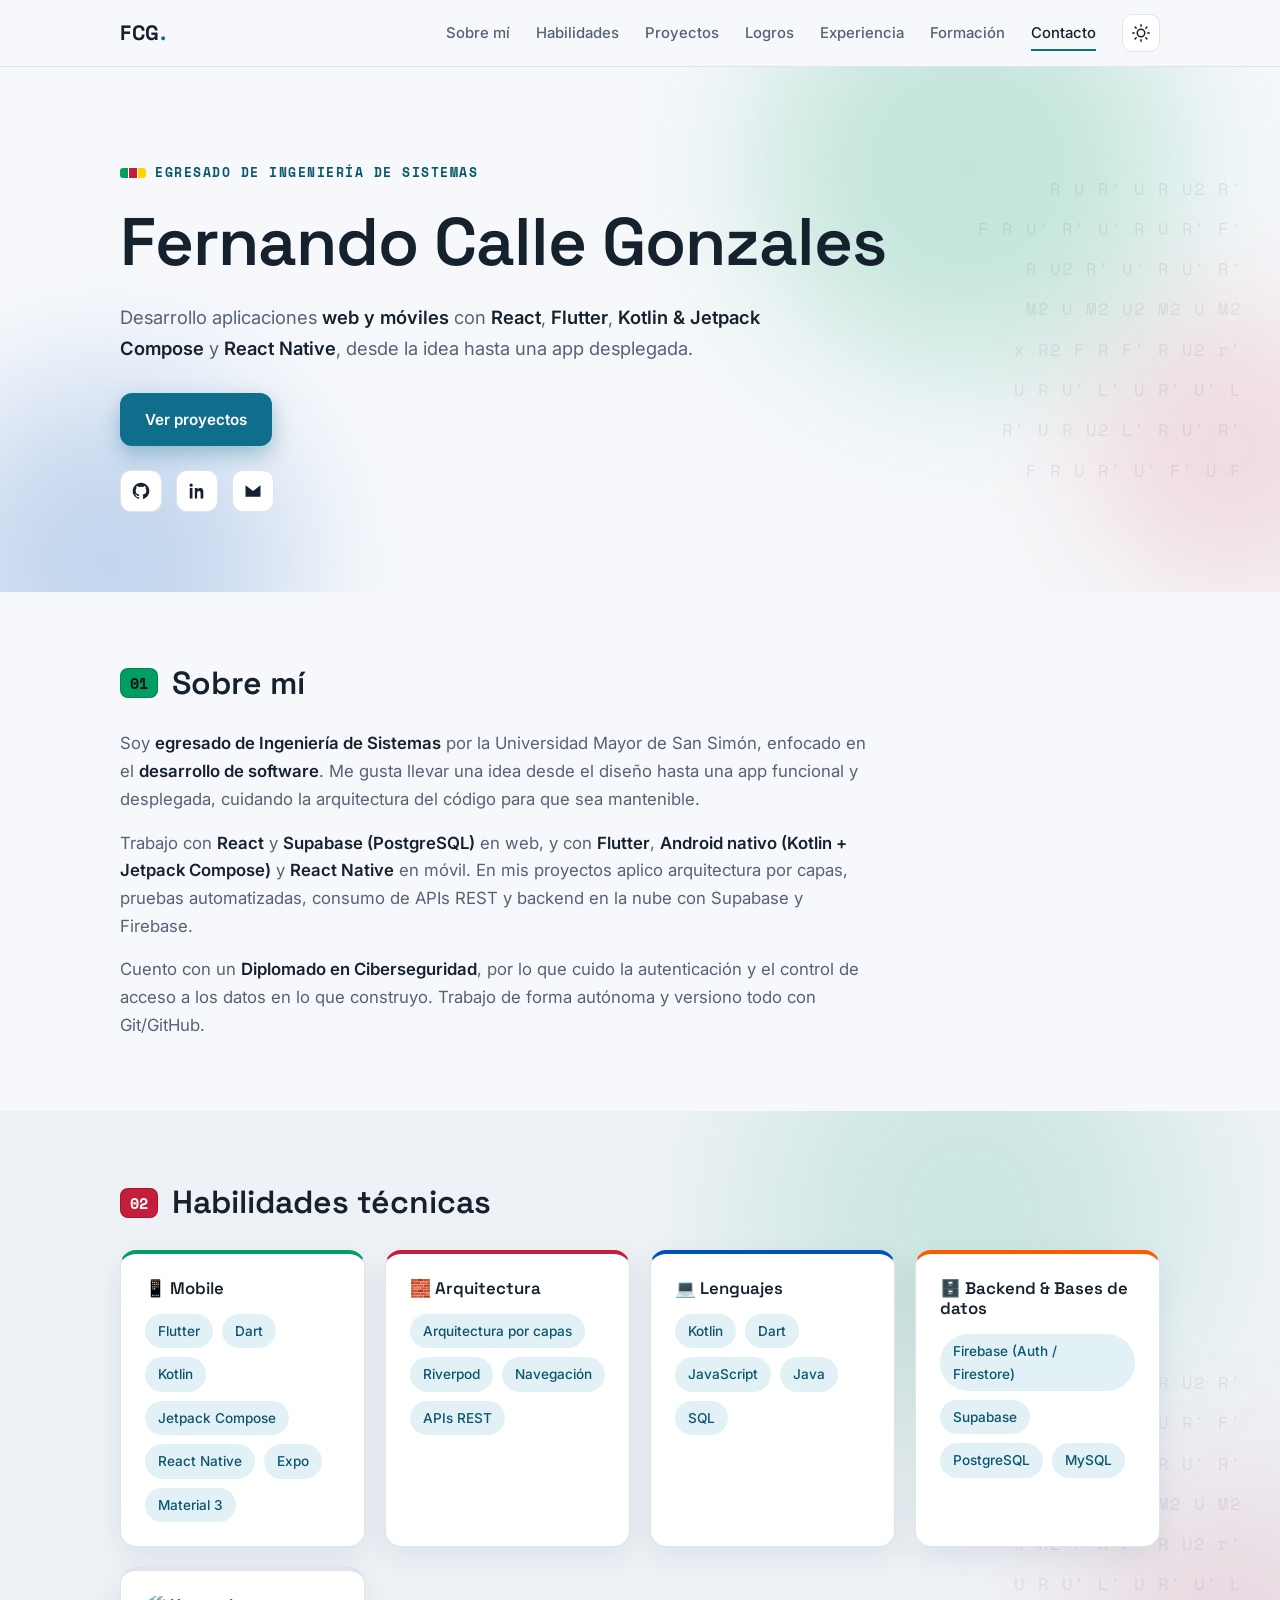
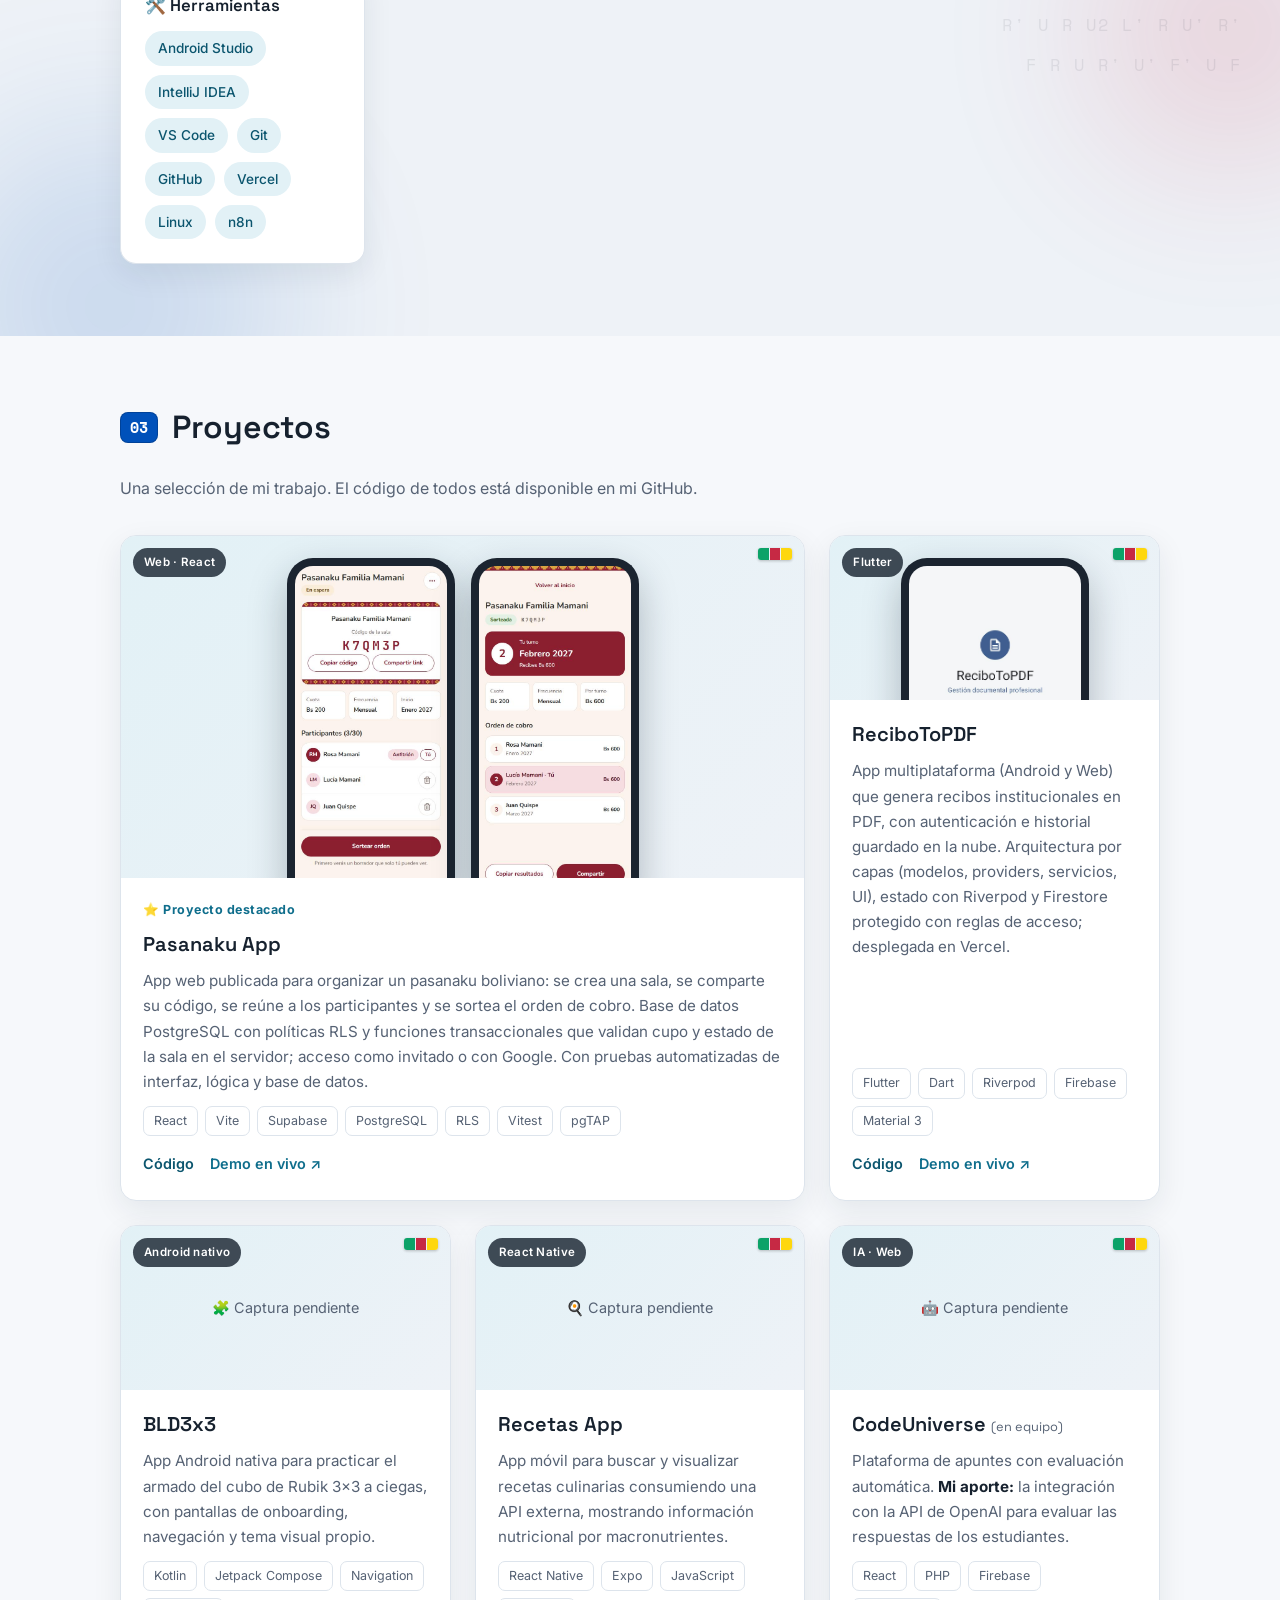
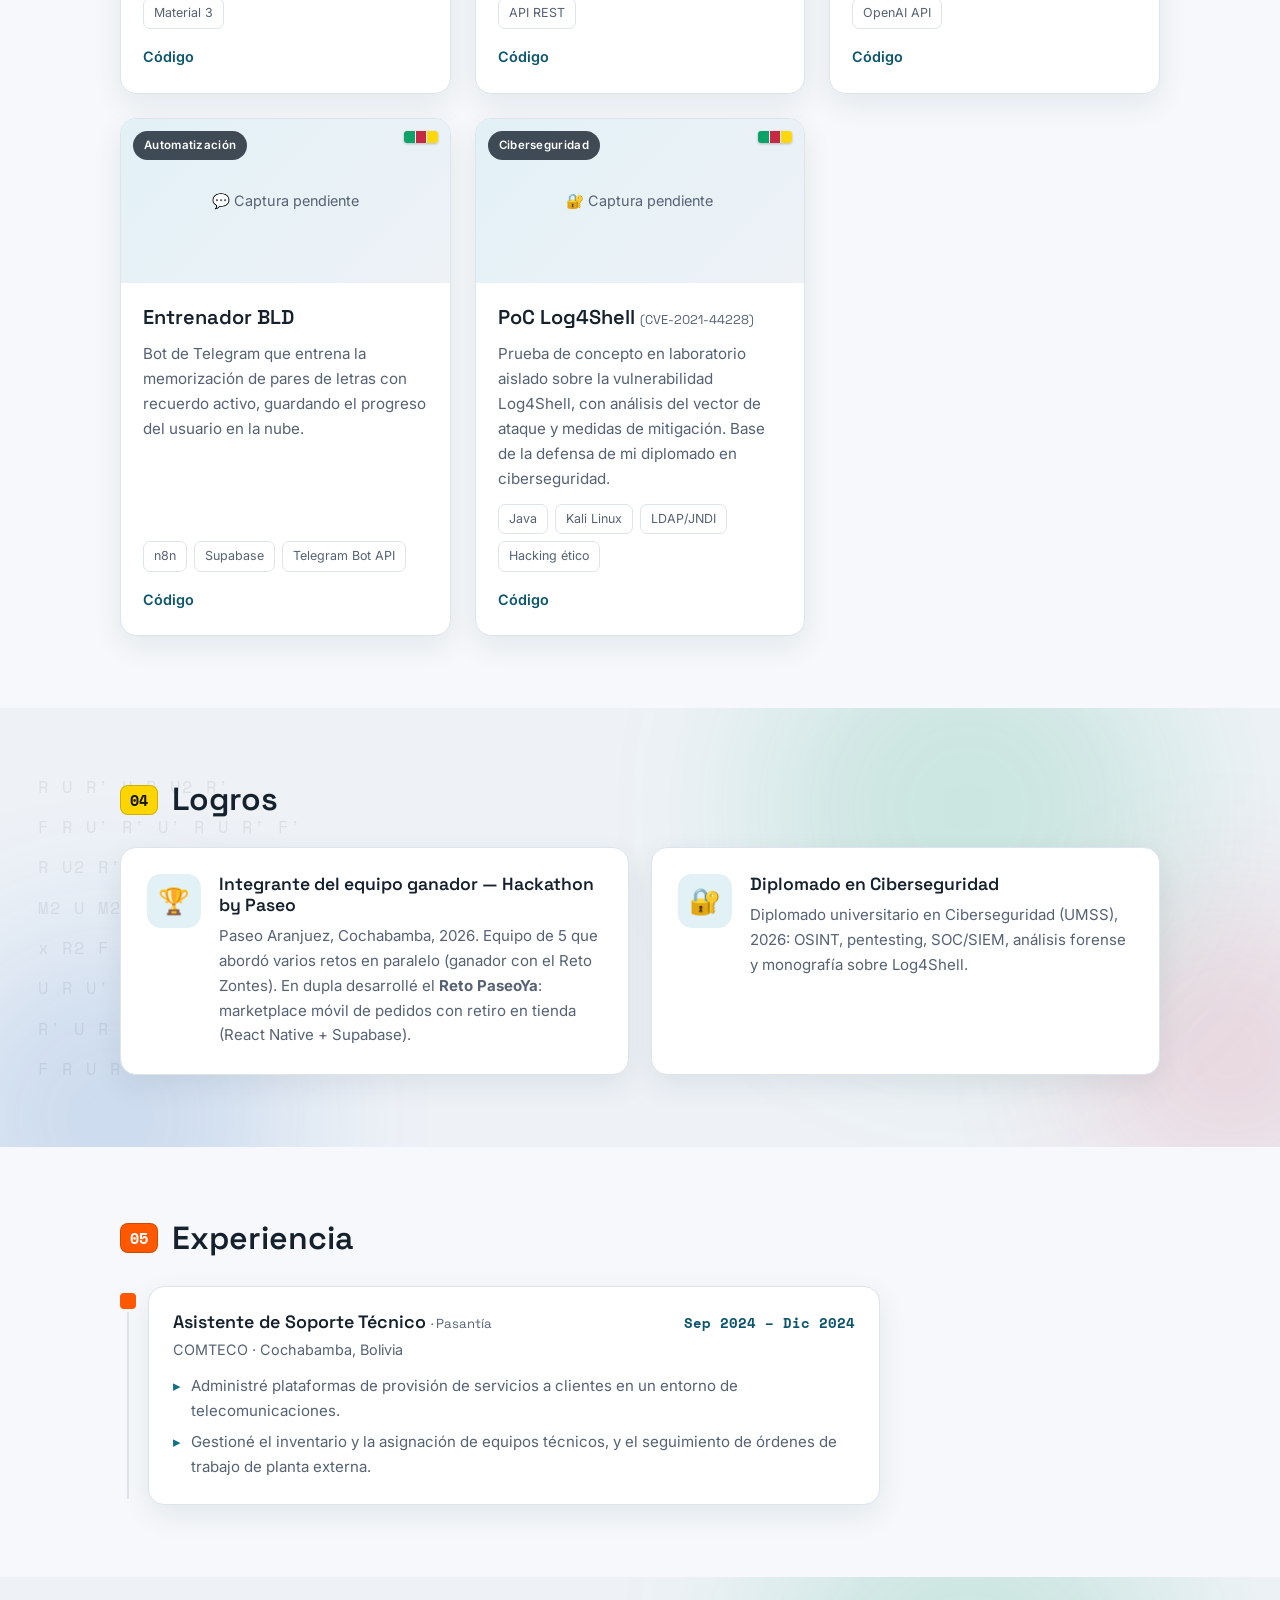
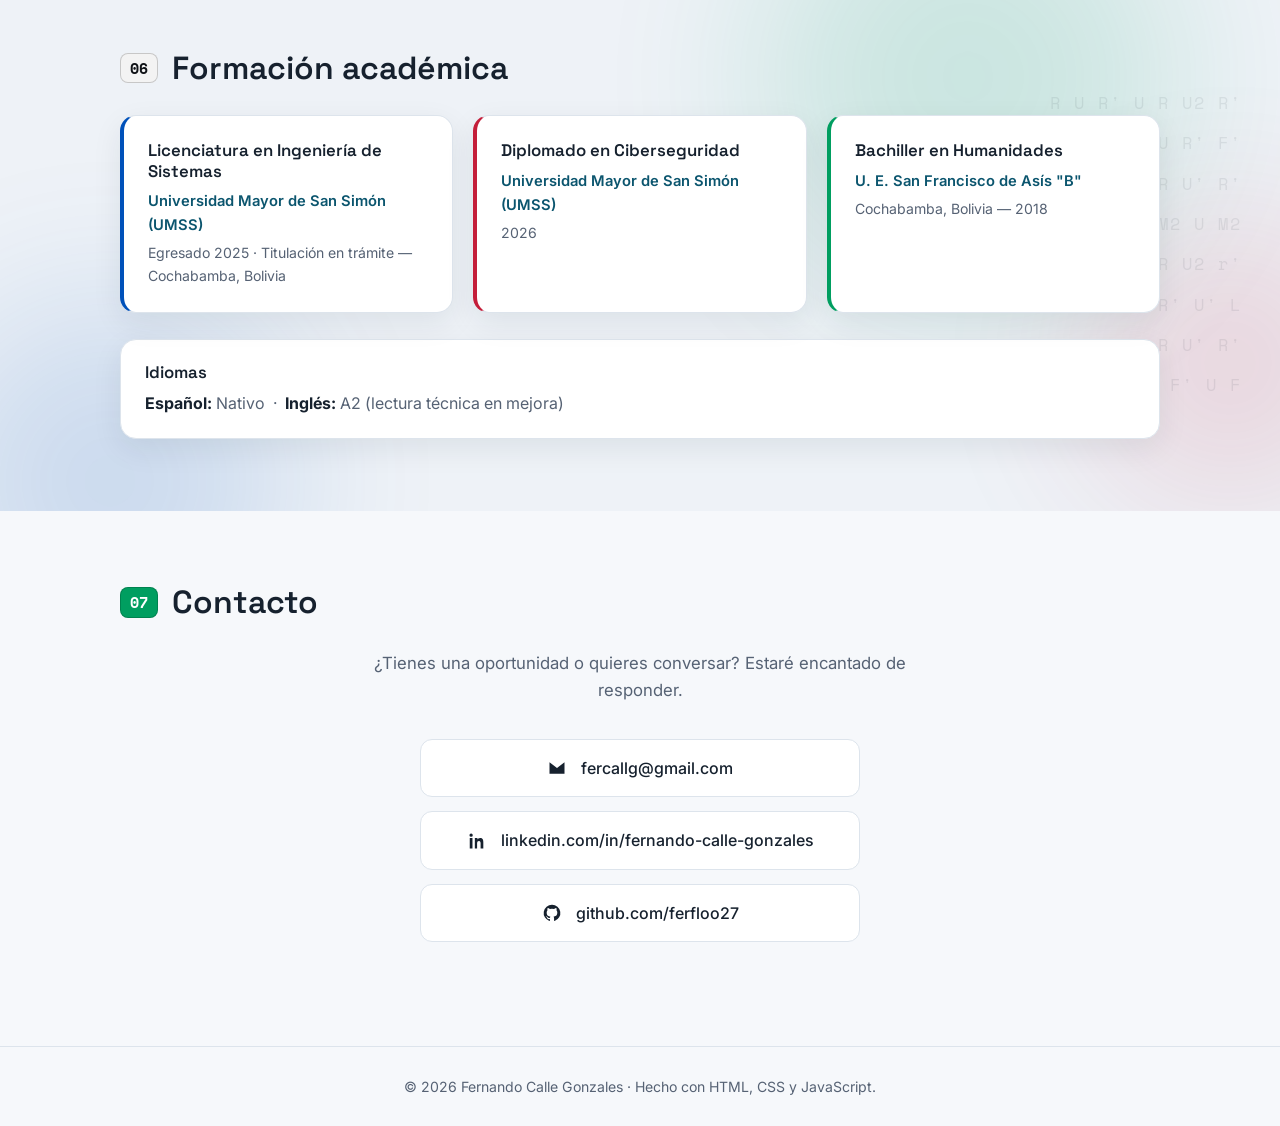
==== commit 93a99c1f: "Agrega Pasanaku App como proyecto destacado y actualiza el portafolio a desarrollo de software - Pas" ====
--- a/index.html
+++ b/index.html
@@ -6,15 +6,15 @@
   <meta name="theme-color" content="#0f6e8c">
   <meta name="referrer" content="strict-origin-when-cross-origin">
 
-  <title>Fernando Calle Gonzales — Desarrollador Mobile (Android · Flutter)</title>
-  <meta name="description" content="Portafolio de Fernando Calle Gonzales, desarrollador mobile junior especializado en Android (Kotlin, Jetpack Compose) y Flutter. Proyectos, habilidades y CV descargable.">
+  <title>Fernando Calle Gonzales — Portafolio (Desarrollo de Software)</title>
+  <meta name="description" content="Portafolio de Fernando Calle Gonzales, egresado de Ingeniería de Sistemas enfocado en desarrollo de software: apps web y móviles con React, Flutter, Kotlin y React Native. Proyectos, habilidades y contacto.">
   <meta name="author" content="Fernando Calle Gonzales">
-  <meta name="keywords" content="Desarrollador Mobile, Android, Kotlin, Jetpack Compose, Flutter, React Native, Junior, Bolivia, Cochabamba">
+  <meta name="keywords" content="Desarrollo de Software, React, Supabase, Flutter, Kotlin, Jetpack Compose, React Native, Junior, Bolivia, Cochabamba">
 
   <!-- Open Graph / redes sociales -->
   <meta property="og:type" content="website">
-  <meta property="og:title" content="Fernando Calle Gonzales — Desarrollador Mobile">
-  <meta property="og:description" content="Desarrollador mobile junior: Android (Kotlin, Jetpack Compose) y Flutter. Mira mis proyectos y descarga mi CV.">
+  <meta property="og:title" content="Fernando Calle Gonzales — Portafolio">
+  <meta property="og:description" content="Egresado de Ingeniería de Sistemas: desarrollo de apps web y móviles con React, Flutter, Kotlin y React Native. Mira mis proyectos.">
   <meta property="og:locale" content="es_ES">
   <meta property="og:url" content="https://ferfloo27.github.io/">
 
@@ -30,7 +30,7 @@
     "@context": "https://schema.org",
     "@type": "Person",
     "name": "Fernando Calle Gonzales",
-    "jobTitle": "Desarrollador Mobile",
+    "jobTitle": "Egresado de Ingeniería de Sistemas",
     "email": "mailto:fercallg@gmail.com",
     "address": { "@type": "PostalAddress", "addressLocality": "Cochabamba", "addressCountry": "Bolivia" },
     "sameAs": [
@@ -90,19 +90,15 @@
       </div>
 
       <div class="container hero__inner">
-          <p class="hero__eyebrow">Desarrollador Mobile · Junior</p>
+          <p class="hero__eyebrow">Egresado de Ingeniería de Sistemas</p>
           <h1 class="hero__name" id="heroName">Fernando Calle Gonzales</h1>
           <p class="hero__tagline">
-            Construyo aplicaciones móviles con <strong>Kotlin &amp; Jetpack Compose</strong> y
-            <strong>Flutter</strong>. Egresado de Ingeniería de Sistemas en busca de mi primera
-            oportunidad profesional.
+            Desarrollo aplicaciones <strong>web y móviles</strong> con <strong>React</strong>,
+            <strong>Flutter</strong>, <strong>Kotlin &amp; Jetpack Compose</strong> y <strong>React Native</strong>,
+            desde la idea hasta una app desplegada.
           </p>
           <div class="hero__cta">
             <a class="btn btn--primary" href="#proyectos">Ver proyectos</a>
-            <a class="btn btn--ghost" href="assets/Fernando-Calle-Gonzales-CV.pdf" download>
-              <svg viewBox="0 0 24 24" aria-hidden="true" class="btn__icon"><path d="M12 3v12m0 0l-4-4m4 4l4-4M5 21h14"/></svg>
-              Descargar CV
-            </a>
           </div>
           <div class="hero__social">
             <a href="https://github.com/ferfloo27" target="_blank" rel="noopener noreferrer" aria-label="GitHub de Fernando">
@@ -126,21 +122,20 @@
         <div class="about reveal">
           <p>
             Soy <strong>egresado de Ingeniería de Sistemas</strong> por la Universidad Mayor de San Simón,
-            enfocado en el <strong>desarrollo mobile</strong>. Me gusta llevar una idea desde el diseño
+            enfocado en el <strong>desarrollo de software</strong>. Me gusta llevar una idea desde el diseño
             hasta una app funcional y desplegada, cuidando la arquitectura del código para que sea
             mantenible.
           </p>
           <p>
-            Mi stack principal es <strong>Android nativo (Kotlin + Jetpack Compose)</strong> y
-            <strong>Flutter</strong>, y también he trabajado con <strong>React Native</strong>. En mis
-            proyectos he integrado APIs externas, autenticación e historial en la nube con Firebase y
-            Supabase. Además, cuento con una <strong>base en ciberseguridad</strong> gracias a mi
-            diplomado de doble titulación, lo que me da una mirada más cuidadosa sobre la calidad y la
-            seguridad del software.
+            Trabajo con <strong>React</strong> y <strong>Supabase (PostgreSQL)</strong> en web, y con
+            <strong>Flutter</strong>, <strong>Android nativo (Kotlin + Jetpack Compose)</strong> y
+            <strong>React Native</strong> en móvil. En mis proyectos aplico arquitectura por capas,
+            pruebas automatizadas, consumo de APIs REST y backend en la nube con Supabase y Firebase.
           </p>
           <p>
-            Busco mi <strong>primera oportunidad profesional</strong> como desarrollador mobile junior,
-            donde pueda aportar, aprender de un equipo y seguir creciendo.
+            Cuento con un <strong>Diplomado en Ciberseguridad</strong>, por lo que
+            cuido la autenticación y el control de acceso a los datos en lo que construyo. Trabajo de
+            forma autónoma y versiono todo con Git/GitHub.
           </p>
         </div>
       </div>
@@ -154,23 +149,27 @@
           <article class="skill-group reveal">
             <h3>📱 Mobile</h3>
             <ul>
-              <li>Kotlin</li><li>Jetpack Compose</li><li>Flutter</li><li>Dart</li>
-              <li>React Native</li><li>Expo</li>
+              <li>Flutter</li><li>Dart</li><li>Kotlin</li><li>Jetpack Compose</li>
+              <li>React Native</li><li>Expo</li><li>Material 3</li>
             </ul>
+          </article>
+          <article class="skill-group reveal">
+            <h3>🧱 Arquitectura</h3>
+            <ul><li>Arquitectura por capas</li><li>Riverpod</li><li>Navegación</li><li>APIs REST</li></ul>
           </article>
           <article class="skill-group reveal">
             <h3>💻 Lenguajes</h3>
-            <ul><li>Java</li><li>JavaScript</li><li>Kotlin</li><li>Dart</li></ul>
+            <ul><li>Kotlin</li><li>Dart</li><li>JavaScript</li><li>Java</li><li>SQL</li></ul>
           </article>
           <article class="skill-group reveal">
             <h3>🗄️ Backend &amp; Bases de datos</h3>
-            <ul><li>Firebase</li><li>Supabase</li><li>PostgreSQL</li><li>MySQL</li><li>APIs REST</li></ul>
+            <ul><li>Firebase (Auth / Firestore)</li><li>Supabase</li><li>PostgreSQL</li><li>MySQL</li></ul>
           </article>
           <article class="skill-group reveal">
             <h3>🛠️ Herramientas</h3>
             <ul>
               <li>Android Studio</li><li>IntelliJ IDEA</li><li>VS Code</li>
-              <li>Git</li><li>GitHub</li><li>Linux</li><li>n8n</li>
+              <li>Git</li><li>GitHub</li><li>Vercel</li><li>Linux</li><li>n8n</li>
             </ul>
           </article>
         </div>
@@ -185,8 +184,35 @@
 
         <div class="projects">
 
+          <!-- Pasanaku App -->
+          <article class="project project--featured reveal">
+            <div class="project__media project__media--phone">
+              <div class="phone-row">
+                <div class="phone-mock">
+                  <img src="assets/pasanaku-sala.jpg" alt="Sala de Pasanaku con código para compartir, cuota, frecuencia y lista de participantes" loading="lazy">
+                </div>
+                <div class="phone-mock">
+                  <img src="assets/pasanaku-resultados.jpg" alt="Resultados del sorteo en Pasanaku: turno propio y orden de cobro" loading="lazy">
+                </div>
+              </div>
+              <span class="project__badge">Web · React</span>
+            </div>
+            <div class="project__body">
+              <span class="project__flag">⭐ Proyecto destacado</span>
+              <h3>Pasanaku App</h3>
+              <p>App web publicada para organizar un pasanaku boliviano: se crea una sala, se comparte su código, se reúne a los participantes y se sortea el orden de cobro. Base de datos PostgreSQL con políticas RLS y funciones transaccionales que validan cupo y estado de la sala en el servidor; acceso como invitado o con Google. Con pruebas automatizadas de interfaz, lógica y base de datos.</p>
+              <ul class="project__tags">
+                <li>React</li><li>Vite</li><li>Supabase</li><li>PostgreSQL</li><li>RLS</li><li>Vitest</li><li>pgTAP</li>
+              </ul>
+              <div class="project__links">
+                <a href="https://github.com/ferfloo27/pasanaku-app" target="_blank" rel="noopener noreferrer">Código</a>
+                <a href="https://pasanaku-app.vercel.app" target="_blank" rel="noopener noreferrer" class="project__demo">Demo en vivo ↗</a>
+              </div>
+            </div>
+          </article>
+
           <!-- ReciboToPDF -->
-          <article class="project project--featured reveal">
+          <article class="project reveal">
             <div class="project__media project__media--phone">
               <div class="phone-mock">
                 <img src="assets/recibo-login.jpg" alt="Pantalla de inicio de sesión de la app ReciboToPDF" loading="lazy">
@@ -194,9 +220,8 @@
               <span class="project__badge">Flutter</span>
             </div>
             <div class="project__body">
-              <span class="project__flag">⭐ Proyecto destacado</span>
               <h3>ReciboToPDF</h3>
-              <p>App multiplataforma (Android y Web) que genera recibos institucionales en PDF, con autenticación e historial guardado en la nube. Arquitectura por capas (modelos, providers, servicios, UI) y Material 3.</p>
+              <p>App multiplataforma (Android y Web) que genera recibos institucionales en PDF, con autenticación e historial guardado en la nube. Arquitectura por capas (modelos, providers, servicios, UI), estado con Riverpod y Firestore protegido con reglas de acceso; desplegada en Vercel.</p>
               <ul class="project__tags">
                 <li>Flutter</li><li>Dart</li><li>Riverpod</li><li>Firebase</li><li>Material 3</li>
               </ul>
@@ -311,15 +336,15 @@
           <article class="achievement reveal">
             <div class="achievement__icon" aria-hidden="true">🏆</div>
             <div>
-              <h3>Ganador — Reto Zontes</h3>
-              <p>Primer lugar (en equipo) en la hackathon del Reto Zontes, Paseo Aranjuez — Cochabamba. Reconocimiento a la innovación, creatividad y excelencia en la propuesta. 2026.</p>
+              <h3>Integrante del equipo ganador — Hackathon by Paseo</h3>
+              <p>Paseo Aranjuez, Cochabamba, 2026. Equipo de 5 que abordó varios retos en paralelo (ganador con el Reto Zontes). En dupla desarrollé el <strong>Reto PaseoYa</strong>: marketplace móvil de pedidos con retiro en tienda (React Native + Supabase).</p>
             </div>
           </article>
           <article class="achievement reveal">
             <div class="achievement__icon" aria-hidden="true">🔐</div>
             <div>
-              <h3>Doble titulación — Diplomado en Ciberseguridad</h3>
-              <p>Obtención de la titulación universitaria mediante la modalidad de doble titulación con el Diplomado en Ciberseguridad (UMSS). Defensa aprobada el 28 de julio de 2026.</p>
+              <h3>Diplomado en Ciberseguridad</h3>
+              <p>Diplomado universitario en Ciberseguridad (UMSS), 2026: OSINT, pentesting, SOC/SIEM, análisis forense y monografía sobre Log4Shell.</p>
             </div>
           </article>
         </div>
@@ -340,9 +365,8 @@
               </div>
               <p class="timeline__org">COMTECO · Cochabamba, Bolivia</p>
               <ul>
-                <li>Administré plataformas de provisión de servicios a clientes, apoyando la operación diaria del área.</li>
-                <li>Gestioné el abastecimiento y la asignación de equipos técnicos.</li>
-                <li>Controlé y di seguimiento a órdenes de trabajo de planta externa.</li>
+                <li>Administré plataformas de provisión de servicios a clientes en un entorno de telecomunicaciones.</li>
+                <li>Gestioné el inventario y la asignación de equipos técnicos, y el seguimiento de órdenes de trabajo de planta externa.</li>
               </ul>
             </div>
           </article>
@@ -358,12 +382,12 @@
           <article class="edu-card reveal">
             <h3>Licenciatura en Ingeniería de Sistemas</h3>
             <p class="edu-card__org">Universidad Mayor de San Simón (UMSS)</p>
-            <p class="edu-card__meta">Egresado · Titulación en trámite — Cochabamba, Bolivia</p>
+            <p class="edu-card__meta">Egresado 2025 · Titulación en trámite — Cochabamba, Bolivia</p>
           </article>
           <article class="edu-card reveal">
             <h3>Diplomado en Ciberseguridad</h3>
             <p class="edu-card__org">Universidad Mayor de San Simón (UMSS)</p>
-            <p class="edu-card__meta">Modalidad de doble titulación · Defensa aprobada: 28 de julio de 2026</p>
+            <p class="edu-card__meta">2026</p>
           </article>
           <article class="edu-card reveal">
             <h3>Bachiller en Humanidades</h3>
@@ -373,7 +397,7 @@
         </div>
         <div class="languages reveal">
           <h3>Idiomas</h3>
-          <p><strong>Español:</strong> Nativo &nbsp;·&nbsp; <strong>Inglés:</strong> A2 (Básico)</p>
+          <p><strong>Español:</strong> Nativo &nbsp;·&nbsp; <strong>Inglés:</strong> A2 (lectura técnica en mejora)</p>
         </div>
       </div>
     </section>
@@ -397,7 +421,6 @@
             <span>github.com/ferfloo27</span>
           </a>
         </div>
-        <a class="btn btn--primary contact__cta reveal" href="assets/Fernando-Calle-Gonzales-CV.pdf" download>Descargar mi CV (PDF)</a>
       </div>
     </section>
   </main>
--- a/styles.css
+++ b/styles.css
@@ -346,6 +346,9 @@
   box-shadow:0 16px 38px rgba(16,33,48,.28);overflow:hidden;
 }
 .phone-mock img{display:block;width:100%;height:auto}
+/* Dos capturas verticales lado a lado */
+.phone-row{display:flex;gap:16px;justify-content:center;align-items:flex-start}
+.phone-row .phone-mock{width:min(168px,42%)}
 .project__badge{
   position:absolute;top:12px;left:12px;background:color-mix(in srgb,var(--ink) 80%,transparent);
   color:#fff;font-size:.72rem;font-weight:600;padding:5px 11px;border-radius:999px;letter-spacing:.3px;
